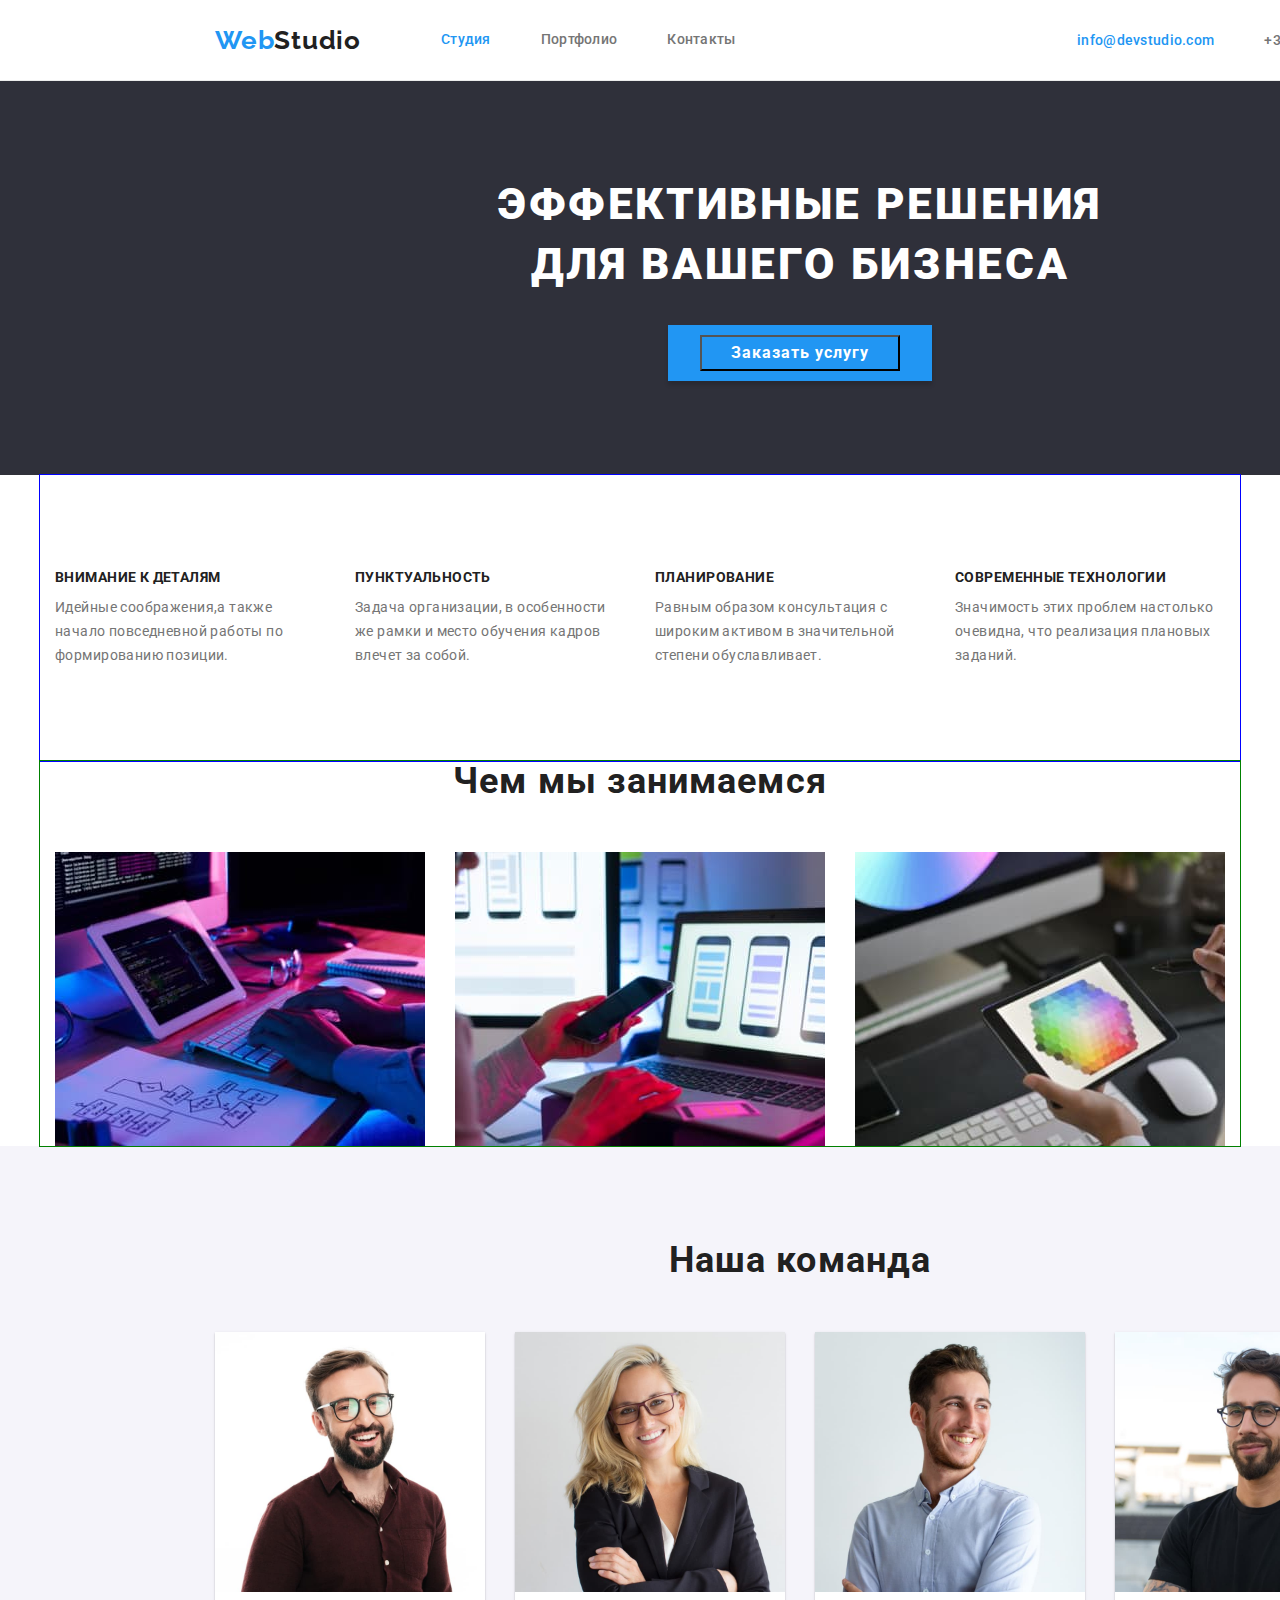
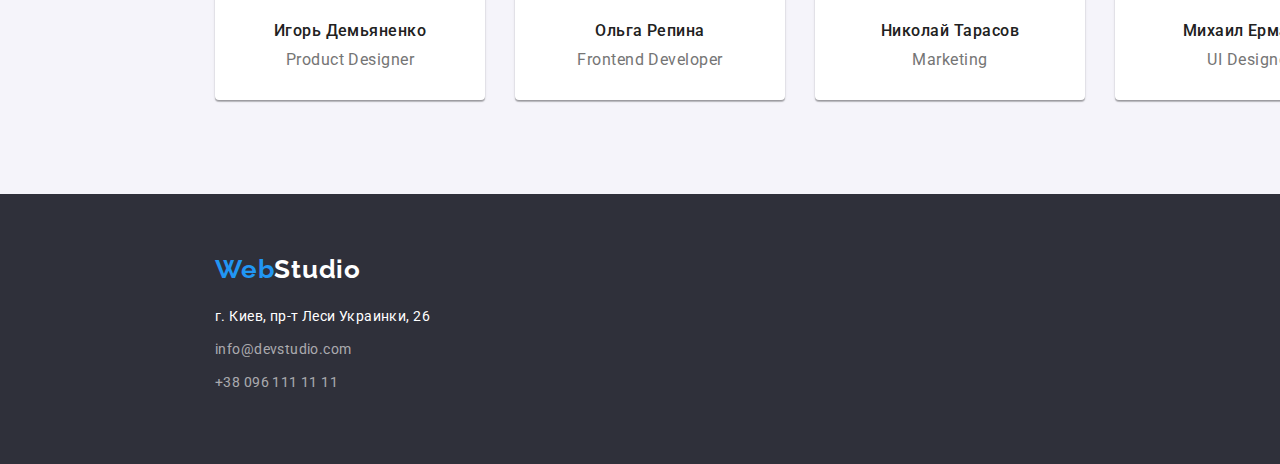
==== index.html @ 5f59180a "files added" ====
<!DOCTYPE html>
<html lang="ru">

<head>
    <meta charset="UTF-8">
    <meta http-equiv="X-UA-Compatible" content="IE=edge">
    <meta name="viewport" content="width=device-width, initial-scale=1.0">
    <title>Document</title>
    <link rel="preconnect" href="https://fonts.googleapis.com">
    <link rel="preconnect" href="https://fonts.gstatic.com" crossorigin>
    <link
        href="https://fonts.googleapis.com/css2?family=Oleo+Script&family=Raleway:wght@700&family=Roboto:wght@400;500;700;900&display=swap"
        rel="stylesheet">
    <link rel="stylesheet"
        href="https://cdnjs.cloudflare.com/ajax/libs/modern-normalize/1.1.0/modern-normalize.min.css">
    <link rel="stylesheet" href="css/styles.css">

</head>

<body>
    <!--Шапка-->
    <header class="header">
        <div class="container main-nav">
            <a class="header-logo" href="index.html"><span class="web">Web</span>Studio</a>
            <nav class="header-nav">
                <ul class="header-list">
                    <li class="item"><a class="link current" href="./index.html">Студия</a>
                    </li>
                    <li class="item"><a class="link" href="./portfolio.html">Портфолио</a>
                    </li>
                    <li class="item"><a class="link" href="/">Контакты</a>
                    </li>
                </ul>
            </nav>
            <ul class="header-right">
                <li class="contact"><a class="header-mail current"
                        href="mailto:info@devstudio.com">info@devstudio.com</a>
                </li>
                <li class="contact"><a class="header-tel" href="+380961111111">+38 096 111 11 11</a>
                </li>
            </ul>
        </div>
    </header>
    <main>
        <!--Герой-->
        <section class="hero section">
            <h1 class="hero-title">Эффективные решения<br>для вашего бизнеса</h1>
            <div class="button-hero">
                <button type="button" class="button-text current">Заказать услугу</button>
            </div>
        </section>

        <!--Features section-->
        <!-- <features class="features"> -->
        <div class="features container">
            <ul class=" features-list">
                <li class="features-item">
                    <h3 class="features-title">Внимание к деталям</h3>
                    <p class="features-text">Идейные соображения,а также начало повседневной работы по
                        формированию позиции.
                    </p>
                </li>
                <li class="features-item">
                    <h3 class="features-title">Пунктуальность</h3>
                    <p class="features-text">Задача организации, в особенности же рамки и место обучения кадров
                        влечет
                        за собой.
                    </p>
                </li>
                <li class="features-item">
                    <h3 class="features-title">Планирование</h3>
                    <p class="features-text">Равным образом консультация с широким активом в значительной
                        степени обуславливает.
                    </p>
                </li>
                <li class="features-item">
                    <h3 class="features-title">Современные технологии</h3>
                    <p class="features-text">Значимость этих проблем настолько очевидна, что реализация плановых
                        заданий.
                    </p>
                </li>
            </ul>
        </div>
        <!-- </features> -->


        <!--Специфика услуг картинки-->
        <div class="cards container">
            <h2 class="cards-title">Чем мы занимаемся</h2>
            <ul class="cards-list">
                <li class="cards-item"><img src="./images/box1.jpg" alt="руки печатают" width="370"></li>
                <li class="cards-item"><img src="./images/box2.jpg" alt="мобильний в руке" width="370"></li>
                <li class="cards-item"><img src="./images/box3.jpg" alt="планшет в руке" width="370"></li>
            </ul>
        </div>
        <!--Команда компании-->
        <section class="company section">
            <h2 class="team-title">Наша команда</h2>
            <div class="team container">
                <ul class="team-list">
                    <li class="member">
                        <img src="./images/img3.jpg" alt="команда компании3" width="270">
                        <h3 class="team-member">Игорь Демьяненко</h3>
                        <p lang="en" class="team-text">Product Designer</p>
                    </li>
                    <li class="member">
                        <img src="./images/img2.jpg" alt="команда компании2" width="270">
                        <h3 class="team-member">Ольга Репина</h3>
                        <p lang="en" class="team-text">Frontend Developer</p>
                    </li>
                    <li class="member">
                        <img src="./images/img1.jpg" alt="команда компании1" width="270">
                        <h3 class="team-member">Николай Тарасов</h3>
                        <p lang="en" class="team-text">Marketing</p>
                    </li>
                    <li class="member">
                        <img src="./images/img.jpg" alt="команда компании" width="270">
                        <h3 class="team-member">Михаил Ермаков</h3>
                        <p lang="en" class="team-text">UI Designer</p>
                    </li>
                </ul>
            </div>
        </section>
    </main>
    <!--Контакты-->
    <section class="footer">
        <div class="container">
            <div class="footer-logo">
                <a class="logo" href="/"> <span class="web">Web</span><span class="studio">Studio</span></a>
            </div>
            <div class="footer-contacts">
                <address class="contacts-address">г. Киев, пр-т Леси Украинки, 26</address>
                <ul class="footer-list">
                    <li class="footer-item"><a class="contacts-mail"
                            href="mailto:info@devstudio.com">info@devstudio.com</a>
                    </li>
                    <li class="footer-item"><a class="contacts-tel" href="tel:+380961111111">+38 096 111 11 11</a></li>
                </ul>
            </div>
        </div>
    </section>
</body>

</html>
---- css/styles.css ----
second fill color #F5F4FA */
hero, footer fill color #2F303A
font Roboto 400,500,700,900 
font Raleway 700
font-family: 'Raleway', sans-serif
   'Roboto', sans-serif;
:root {
  --main-title-color: #ffffff;
  --secondary-title-color: #212121;
  --main-text-color: #757575;
  --accent-color: #2196f3;
  --projects-list-gap: 30px;
  --team-list-gap: 30px;
  --team-shadow: #757575;
  --box-shadow: 0px 1px 3px rgba(0, 0, 0, 0.12), 0px 1px 1px rgba(0, 0, 0, 0.14),
    0px 2px 1px rgba(0, 0, 0, 0.2);
}
body {
  color: #757575;
  font-family: 'Roboto', sans-serif;
  background-color: #ffffff;
  margin: 0;
}
ul {
  margin-top: 0;
  margin-bottom: 0;
  padding-left: 0;
  list-style: none;
}
.list {
  list-style: none;
  margin: 0;
  padding: 0;
}
a {
  text-decoration: none;
}

p,
h1,
h2,
h3,
h4,
h5,
h6,
ul {
  margin-top: 0;
  margin-bottom: 0;
}
img {
  display: block;
  max-width: 100%;
  height: auto;
}
.section {
  width: 1600px;
  padding-top: 94px;
  padding-bottom: 94px;
}
.button {
  display: inline-block;
  padding: 11px 30px;
  min-width: 100px;
}
.container {
  width: 1200px;
  padding-left: 15px;
  padding-right: 15px;

  margin-left: auto;
  margin-right: auto;
}

/* Header */
.header {
  width: 1600px;
  border-bottom: 1px solid #ececec;
  padding-left: 15px;
  padding-right: 15px;
}
.main-nav {
  display: flex;
  align-items: center;

  margin-left: auto;
  margin-right: auto;
}
.header-list {
  display: flex;
  margin-left: 80px;
}
.header-list .link {
  display: block;
  padding-top: 32px;
  padding-bottom: 32px;
}
.header-list .item + .item {
  margin-left: 50px;
}
.header-right {
  display: flex;
  margin-left: auto;
}
.header-right .contact + .contact {
  margin-left: 50px;
}
.header-right .header-mail.current {
  color: #2196f3;
}
.header-mail {
  font-weight: 500;
  font-size: 14px;
  line-height: 1.14;
  letter-spacing: 0.02em;
  color: #757575;
}
.header-tel {
  font-weight: 500;
  font-size: 14px;
  line-height: 1.14;
  letter-spacing: 0.02em;
  color: #757575;
}
.header-right .contact {
  display: block;
}
.header-list .link.current {
  color: #2196f3;
}
.header-list .link:hover,
.header-list .link:focus {
  color: #2196f3;
}
.header-tel:hover,
.header-tel:focus {
  color: #2196f3;
}
.header-mail:hover,
.header-mail:focus {
  color: #2196f3;
}

.link {
  font-weight: 500;
  font-size: 14px;
  line-height: 1.14;
  letter-spacing: 0.02em;
  color: #212121;
}
/* Webstudio logo */
.header-logo {
  font-family: 'Raleway', sans-serif;
  font-weight: 700;
  font-size: 26px;
  line-height: 1.19;
  /* identical to box height */
  letter-spacing: 0.03em;
  color: #212121;
}
.web {
  font-family: 'Raleway', sans-serif;
  font-weight: 700;
  font-size: 26px;
  line-height: 1.19;
  letter-spacing: 0.03em;
  color: #2196f3;
}
/* Footer Studio logo*/
.studio {
  font-family: 'Raleway', sans-serif;
  font-weight: 700;
  font-size: 26px;
  line-height: 1.19;
  /* identical to box height */
  letter-spacing: 0.03em;
  color: #ffffff;
  padding-top: 60px;
}
/* Hero */
.hero {
  width: 1600px;
  padding-left: 15px;
  padding-right: 15px;
  

  text-align: center;
  background-color: #2f303a;
}
.hero-title {
  font-weight: 900;
  font-size: 44px;
  line-height: 1.36;
  letter-spacing: 0.06em;
  text-transform: uppercase;
  color: #ffffff;

  margin-top: 0;
  margin-bottom: 30px;
}
.button-hero .button-text.current {
  min-width: 200px;
  background-color: #2196f3;
  color: #ffffff;

  align-items: center;
  /* padding: 10px 32px; */
  text-align: center;
  font-weight: 700;
  font-size: 16px;
  line-height: 1.87;
  letter-spacing: 0.06em;
}

.button-hero {
  font-family: Roboto;
  font-style: normal;
  font-weight: bold;
  font-size: 16px;
  line-height: 1.87;

  letter-spacing: 0.06em;
  color: #ffffff;
  background: #2196f3;
  box-shadow: 0px 4px 4px rgba(0, 0, 0, 0.15);

  min-width: 200px;
  padding: 10px 32px;
  display: inline-block;
  align-items: center;
  text-align: center;
}

.button-hero:hover,
.button-hero:focus {
  min-width: 200px;
  padding: 10px 32px;
  font-weight: bold;
  letter-spacing: 0.06em;

  color: #ffffff;
  background: #188ce8;
  box-shadow: 0px 4px 4px rgba(0, 0, 0, 0.15);
  border-radius: 4px;
}

/* Features */

.features {
  width: 1200px;
  padding-left: 15px;
  padding-right: 15px;

  margin-left: auto;
  margin-right: auto;
  padding-bottom: 94px;
  padding-top: 94px;
  outline: 1px solid blue;
}

.features-list {
  display: flex;
  justify-content: space-between;
}
.features-list > .features-item {
  width: 270px;
}
.features-list > .features-item:not(:last-child) {
  padding: 0;
  margin-right: 30px;
 }
.features-title {
  font-family: Roboto;
  font-style: normal;
  font-weight: bold;
  font-size: 14px;
  line-height: 16px;
  letter-spacing: 0.03em;
  text-transform: uppercase;
  color: #212121;

  margin-bottom: 10px;
}
.features-text {
  font-family: Roboto;
  font-style: normal;
  font-weight: normal;
  font-size: 14px;
  line-height: 24px;
  letter-spacing: 0.03em;
  
  color: #757575;
}
/*Чем мы занимаемся */
.cards {
  width: 1200px;
  padding-left: 15px;
  padding-right: 15px;

  margin-left: auto;
  margin-right: auto;
  outline: 1px solid green;
}
.cards-title {
  padding-top: 0;
  padding-bottom: 50px;
  font-weight: 700;
  font-size: 36px;
  line-height: 1.16;
  text-align: center;
  letter-spacing: 0.03em;
  color: #212121;
}
.cards-list {
  display: flex;
}
.cards-item:not(:last-child) {
  margin-right: 30px;
}
/* Team section */
.link {
  color: #757575;
}
.company {
  background-color: #F5F4FA;
}
.team-title {
  padding-top: 0;
  padding-bottom: 50px;
  font-weight: 700;
  font-size: 36px;
  line-height: 1.16;
  text-align: center;
  letter-spacing: 0.03em;
  color: #212121;
}
.team .container {
  width: 1200px;
  padding-left: 15px;
  padding-right: 15px;

  margin-left: auto;
  margin-right: auto;
}
.team-list {
  display: flex;
  flex-wrap: wrap;

  margin-left: -30px;
  margin-top: -30px;
  
}
.team-list .member {
  flex-basis:calc((100% - 4 * 30px) / 4);
  margin-left: 30px;
  margin-top: 30px;
  
 }
.member .team-member {
  text-align: center;
}
.team-text {
  text-align: center;
  margin-bottom: 30px;
}
.team-member{
  margin-top: 30px;
  margin-bottom: 10px;
}
.team-member {
  font-weight: 500;
  font-size: 16px;
  line-height: 1.18;
  /* text-align: center; */
  letter-spacing: 0.03em;
  color: #212121;
}
.team-text {
  font-weight: 400;
  font-size: 16px;
  line-height: 1.18;
  /* text-align: center; */
  letter-spacing: 0.03em;
  color: #757575;
}
.team-list > .member {
  background: #ffffff;
  /* material shadow v1 */
  box-shadow: 0px 1px 3px rgba(0, 0, 0, 0.12), 0px 1px 1px rgba(0, 0, 0, 0.14),
    0px 2px 1px rgba(0, 0, 0, 0.2);
  border-radius: 0px 0px 4px 4px;
}

/* Footer Contacts */
.footer {
  width: 1600px;
  padding-left: 15px;
  padding-right: 15px;
  background-color: #2f303a;
}
.footer.container {
  width: 1200px;
  padding-right: 15px;
  padding-left: 15px;

  margin-right: auto;
  margin-left: auto;
}
.footer-logo {
  padding-top: 60px;
  padding-bottom: 20px;
}
.footer-contacts {
  width: 231px;
  padding-bottom: 60px;
}
.footer-list .footer-item {
  display: block;
  padding-bottom: 9px;
}
.contacts-address {
  font-style: normal;
  font-weight: 400;
  font-size: 14px;
  line-height: 1.71;
  letter-spacing: 0.03em;
  color: #ffffff;
  padding-bottom: 9px;
}

.contacts-mail {
  font-weight: 400;
  font-size: 14px;
  line-height: 1.71;
  letter-spacing: 0.03em;
  color: rgba(255, 255, 255, 0.6);
}
.contacts-tel {
  font-weight: 400;
  font-size: 14px;
  line-height: 1.71;
  letter-spacing: 0.03em;
  color: rgba(255, 255, 255, 0.6);
}
.contacts-tel:hover,
.contacts-tel:focus {
  color: #2196f3;
}
.contacts-mail:hover,
.contacts-mail:focus {
  color: #2196f3;
}
/* Portfolio page */
.menu .container {
  padding-bottom: 34px;
}
.container .projects-list {
  width: 1170px;
  padding-right: 15px;
  padding-left: 15px;

  margin-left: auto;
  margin-right: auto;
  
}
.card-content {
  padding: 15px;
  /* outline: 1px solid blue; */
}
.projects-text {
  margin-top: 10px;
}

.menu-list .button {
  border-style: none;
}
.menu-list {
  display: flex;
  justify-content: center;
  margin-left: auto;
  margin-top: 0;
  padding-bottom: 50px;
}
.menu-list .site-link:not(:last-child) {
  margin-right: 8px;
}
.button {
  font-weight: 500;
  font-size: 16px;
  line-height: 1.62;

  text-align: center;
  letter-spacing: 0.03em;
  color: #212121;
}

.button {
  background-color: #f5f4fa;
  cursor: pointer;
}

.button:hover,
.button:focus {
  color: #ffffff;
  background-color: #2196f3;
}
.projects-list {
  padding: 0;
  margin: 0;

  display: flex;
  flex-wrap: wrap;

  margin-left: -30px; 
  margin-top: -30px;
}
.projects-list > .items {
  flex-basis: calc((100% - 3 * 30px) / 3 );

  margin-left: 30px;
  margin-top: 30px;
}

.projects-title {
  font-weight: 700;
  font-size: 18px;
  line-height: 2;

  letter-spacing: 0.06em;
  color: #212121;
}
.projects-text {
  font-weight: 400;
  font-size: 16px;
  line-height: 1.87;

  letter-spacing: 0.03em;
  color: #757575;
}
.projects-list > .items {
  background: #ffffff;
  border: 1px solid #eeeeee;
  box-sizing: border-box;
}
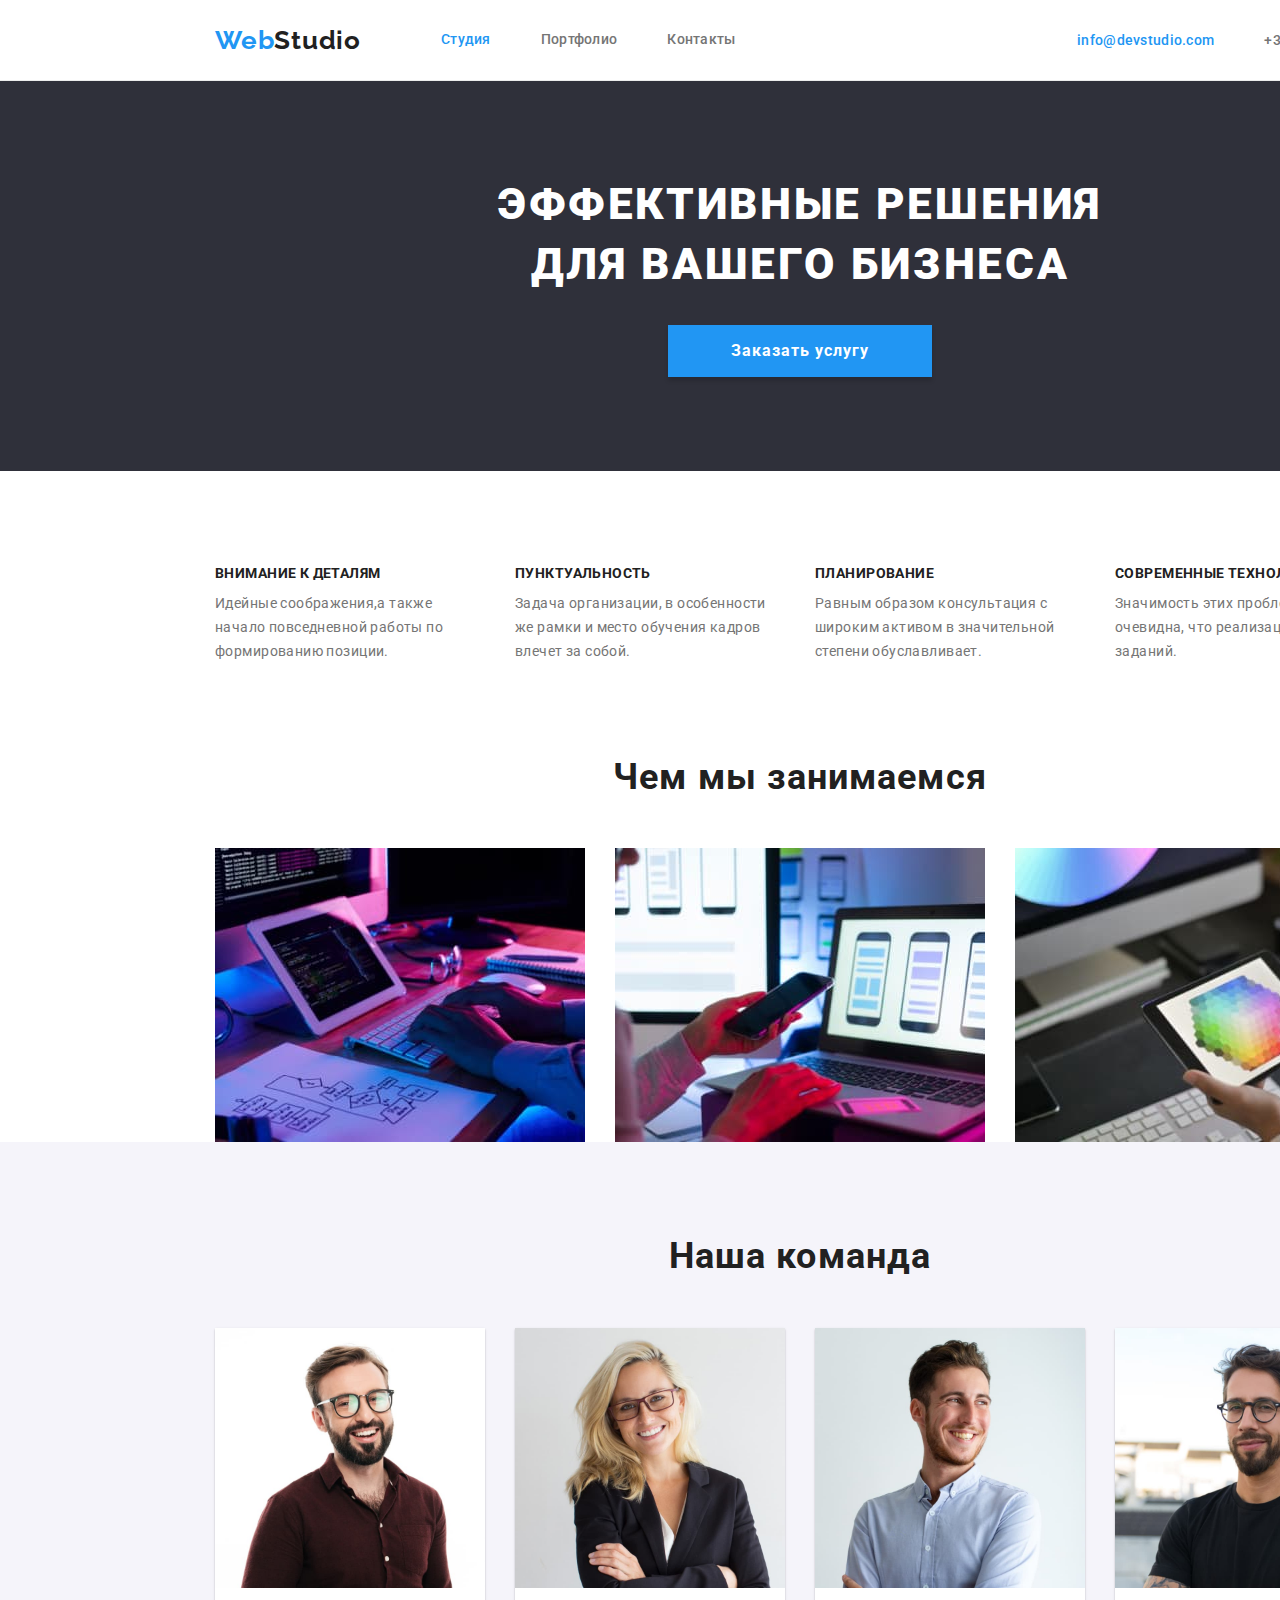
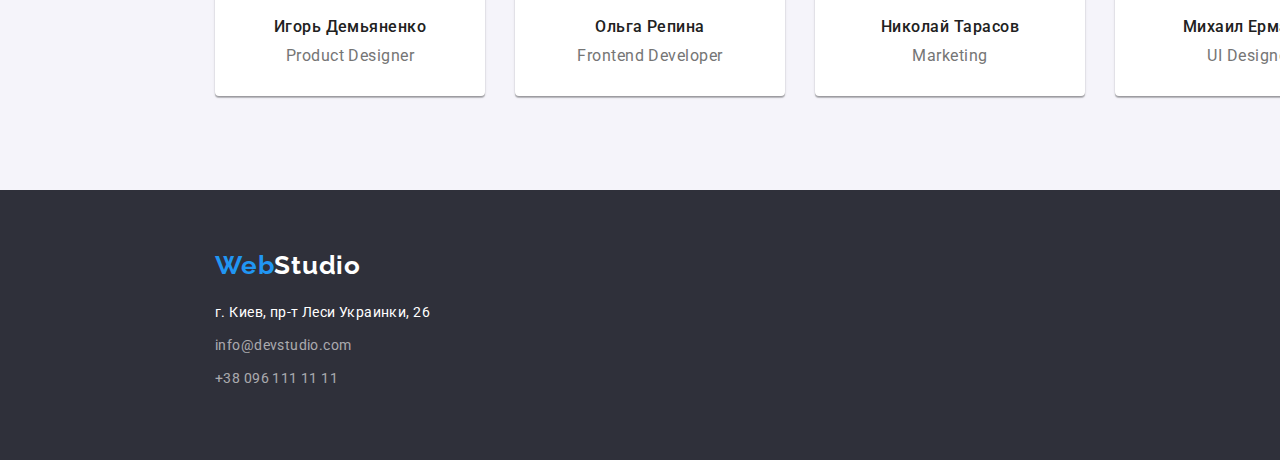
==== commit bba86605: "some files were changed" ====
--- a/index.html
+++ b/index.html
@@ -19,7 +19,7 @@
 
 <body>
     <!--Шапка-->
-    <header class="header">
+    <header class="page-header">
         <div class="container main-nav">
             <a class="header-logo" href="index.html"><span class="web">Web</span>Studio</a>
             <nav class="header-nav">
@@ -85,6 +85,7 @@
 
 
         <!--Специфика услуг картинки-->
+
         <div class="cards container">
             <h2 class="cards-title">Чем мы занимаемся</h2>
             <ul class="cards-list">
@@ -92,6 +93,7 @@
                 <li class="cards-item"><img src="./images/box2.jpg" alt="мобильний в руке" width="370"></li>
                 <li class="cards-item"><img src="./images/box3.jpg" alt="планшет в руке" width="370"></li>
             </ul>
+
         </div>
         <!--Команда компании-->
         <section class="company section">
@@ -123,7 +125,7 @@
         </section>
     </main>
     <!--Контакты-->
-    <section class="footer">
+    <footer class="footer">
         <div class="container">
             <div class="footer-logo">
                 <a class="logo" href="/"> <span class="web">Web</span><span class="studio">Studio</span></a>
@@ -138,7 +140,7 @@
                 </ul>
             </div>
         </div>
-    </section>
+    </footer>
 </body>
 
 </html>--- a/css/styles.css
+++ b/css/styles.css
@@ -72,16 +72,21 @@
 }
 
 /* Header */
-.header {
+.page-header {
   width: 1600px;
   border-bottom: 1px solid #ececec;
   padding-left: 15px;
   padding-right: 15px;
-}
-.main-nav {
+
+}
+.container.main-nav {
+  width: 1200px;
   display: flex;
   align-items: center;
 
+  padding-left: 15px;
+  padding-right: 15px;
+  
   margin-left: auto;
   margin-right: auto;
 }
@@ -121,9 +126,9 @@
   letter-spacing: 0.02em;
   color: #757575;
 }
-.header-right .contact {
-  display: block;
-}
+/* .header-right .contact { */
+  /* display: block; */
+/* } */
 .header-list .link.current {
   color: #2196f3;
 }
@@ -174,7 +179,8 @@
   /* identical to box height */
   letter-spacing: 0.03em;
   color: #ffffff;
-  padding-top: 60px;
+  /* padding-top: 60px; */
+  /* padding-bottom: 20px; */
 }
 /* Hero */
 .hero {
@@ -182,7 +188,6 @@
   padding-left: 15px;
   padding-right: 15px;
   
-
   text-align: center;
   background-color: #2f303a;
 }
@@ -201,9 +206,9 @@
   min-width: 200px;
   background-color: #2196f3;
   color: #ffffff;
+  border: none;
 
   align-items: center;
-  /* padding: 10px 32px; */
   text-align: center;
   font-weight: 700;
   font-size: 16px;
@@ -250,13 +255,12 @@
   padding-left: 15px;
   padding-right: 15px;
 
-  margin-left: auto;
-  margin-right: auto;
+  margin-left: 200px;
+  margin-right: 200px;
+
   padding-bottom: 94px;
   padding-top: 94px;
-  outline: 1px solid blue;
-}
-
+}
 .features-list {
   display: flex;
   justify-content: space-between;
@@ -296,9 +300,8 @@
   padding-left: 15px;
   padding-right: 15px;
 
-  margin-left: auto;
-  margin-right: auto;
-  outline: 1px solid green;
+  margin-left: 200px;
+  margin-right: 200px;
 }
 .cards-title {
   padding-top: 0;
@@ -406,11 +409,12 @@
   margin-left: auto;
 }
 .footer-logo {
+  width: 145px;
   padding-top: 60px;
   padding-bottom: 20px;
 }
 .footer-contacts {
-  width: 231px;
+  min-width: 231px;
   padding-bottom: 60px;
 }
 .footer-list .footer-item {
@@ -450,24 +454,14 @@
   color: #2196f3;
 }
 /* Portfolio page */
-.menu .container {
-  padding-bottom: 34px;
-}
-.container .projects-list {
-  width: 1170px;
-  padding-right: 15px;
-  padding-left: 15px;
-
-  margin-left: auto;
-  margin-right: auto;
-  
-}
-.card-content {
-  padding: 15px;
-  /* outline: 1px solid blue; */
-}
-.projects-text {
-  margin-top: 10px;
+.menu {
+  width: 1200px;
+  padding-right: 15px;
+  padding-left: 15px;
+
+  margin-left: 200px;
+  margin-right: 200px;
+  
 }
 
 .menu-list .button {
@@ -476,9 +470,10 @@
 .menu-list {
   display: flex;
   justify-content: center;
-  margin-left: auto;
-  margin-top: 0;
-  padding-bottom: 50px;
+
+  padding-bottom: 34px;
+  padding-top: 94px;
+
 }
 .menu-list .site-link:not(:last-child) {
   margin-right: 8px;
@@ -491,11 +486,13 @@
   text-align: center;
   letter-spacing: 0.03em;
   color: #212121;
+  border-radius: 4px;
 }
 
 .button {
+  cursor: pointer;
   background-color: #f5f4fa;
-  cursor: pointer;
+
 }
 
 .button:hover,
@@ -504,22 +501,23 @@
   background-color: #2196f3;
 }
 .projects-list {
-  padding: 0;
-  margin: 0;
-
   display: flex;
   flex-wrap: wrap;
-
-  margin-left: -30px; 
+  padding-bottom: 94px;
+
+  margin-right: -30px; 
   margin-top: -30px;
 }
 .projects-list > .items {
-  flex-basis: calc((100% - 3 * 30px) / 3 );
-
-  margin-left: 30px;
+  flex-basis: calc(100% / 3 - 30px);
+
+  margin-right: 30px;
   margin-top: 30px;
 }
-
+.card-content {
+  min-width: 322px;
+  padding: 20px 24px;
+}
 .projects-title {
   font-weight: 700;
   font-size: 18px;
@@ -527,6 +525,7 @@
 
   letter-spacing: 0.06em;
   color: #212121;
+  margin-bottom: 10px;
 }
 .projects-text {
   font-weight: 400;
@@ -540,4 +539,5 @@
   background: #ffffff;
   border: 1px solid #eeeeee;
   box-sizing: border-box;
-}
+  
+}
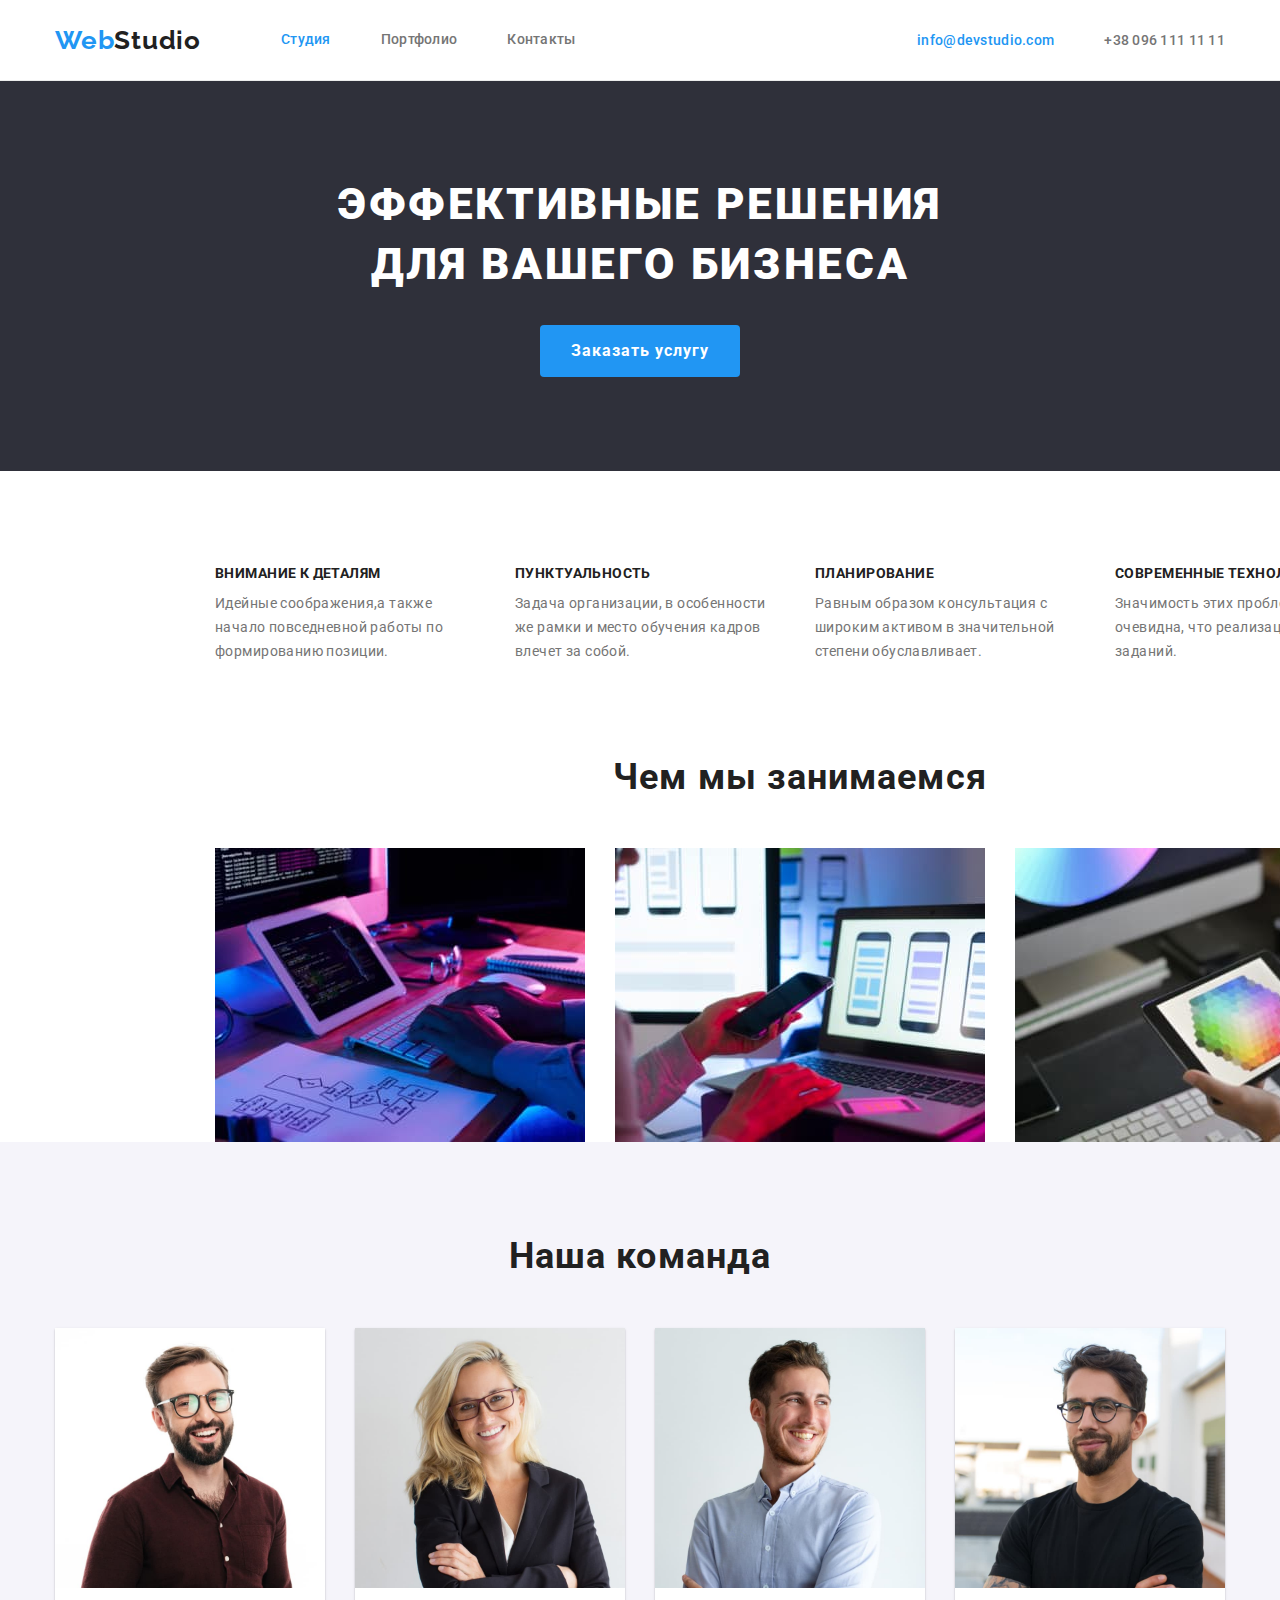
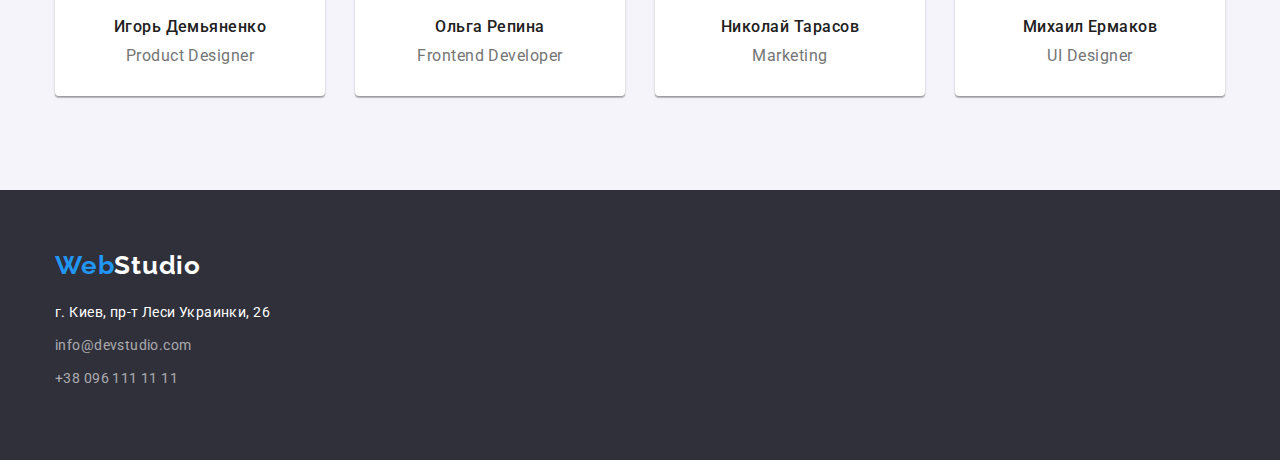
==== commit 000ae982: "some correction were made" ====
--- a/index.html
+++ b/index.html
@@ -44,9 +44,9 @@
     <main>
         <!--Герой-->
         <section class="hero section">
-            <h1 class="hero-title">Эффективные решения<br>для вашего бизнеса</h1>
-            <div class="button-hero">
-                <button type="button" class="button-text current">Заказать услугу</button>
+            <div class="hero container">
+                <h1 class="hero-title">Эффективные решения<br>для вашего бизнеса</h1>
+                <button type="button" class="button button-text current">Заказать услугу</button>
             </div>
         </section>
 
--- a/css/styles.css
+++ b/css/styles.css
@@ -53,7 +53,6 @@
   height: auto;
 }
 .section {
-  width: 1600px;
   padding-top: 94px;
   padding-bottom: 94px;
 }
@@ -73,11 +72,7 @@
 
 /* Header */
 .page-header {
-  width: 1600px;
   border-bottom: 1px solid #ececec;
-  padding-left: 15px;
-  padding-right: 15px;
-
 }
 .container.main-nav {
   width: 1200px;
@@ -90,9 +85,11 @@
   margin-left: auto;
   margin-right: auto;
 }
+.header-nav {
+  margin-left: 80px;
+}
 .header-list {
   display: flex;
-  margin-left: 80px;
 }
 .header-list .link {
   display: block;
@@ -184,10 +181,6 @@
 }
 /* Hero */
 .hero {
-  width: 1600px;
-  padding-left: 15px;
-  padding-right: 15px;
-  
   text-align: center;
   background-color: #2f303a;
 }
@@ -202,7 +195,7 @@
   margin-top: 0;
   margin-bottom: 30px;
 }
-.button-hero .button-text.current {
+.button-text.current {
   min-width: 200px;
   background-color: #2196f3;
   color: #ffffff;
@@ -216,27 +209,48 @@
   letter-spacing: 0.06em;
 }
 
-.button-hero {
-  font-family: Roboto;
-  font-style: normal;
-  font-weight: bold;
-  font-size: 16px;
-  line-height: 1.87;
-
-  letter-spacing: 0.06em;
-  color: #ffffff;
-  background: #2196f3;
-  box-shadow: 0px 4px 4px rgba(0, 0, 0, 0.15);
-
-  min-width: 200px;
-  padding: 10px 32px;
-  display: inline-block;
-  align-items: center;
-  text-align: center;
-}
-
-.button-hero:hover,
-.button-hero:focus {
+.button {
+  font family: 'Roboto';
+  font style: bold;
+  font size: 16px;
+  line height: 30px;
+  line height: 160%;
+  align: center;
+  vertical align: center;
+  letter spacing: 6%;
+  fill: solid;
+  color: #FFFFFF;
+}
+
+
+
+
+
+
+
+
+
+
+/* font-family: Roboto; */
+  /* font-style: normal; */
+  /* font-weight: bold; */
+  /* font-size: 16px; */
+  /* line-height: 1.87; */
+
+  /* letter-spacing: 0.06em; */
+  /* color: #ffffff; */
+  /* background: #2196f3; */
+  /* box-shadow: 0px 4px 4px rgba(0, 0, 0, 0.15); */
+
+  /* min-width: 200px; */
+  /* padding: 10px 32px; */
+  /* display: inline-block; */
+  /* align-items: center; */
+  /* text-align: center; */
+/* } */
+
+.button:hover,
+.button:focus {
   min-width: 200px;
   padding: 10px 32px;
   font-weight: bold;
@@ -395,7 +409,6 @@
 
 /* Footer Contacts */
 .footer {
-  width: 1600px;
   padding-left: 15px;
   padding-right: 15px;
   background-color: #2f303a;
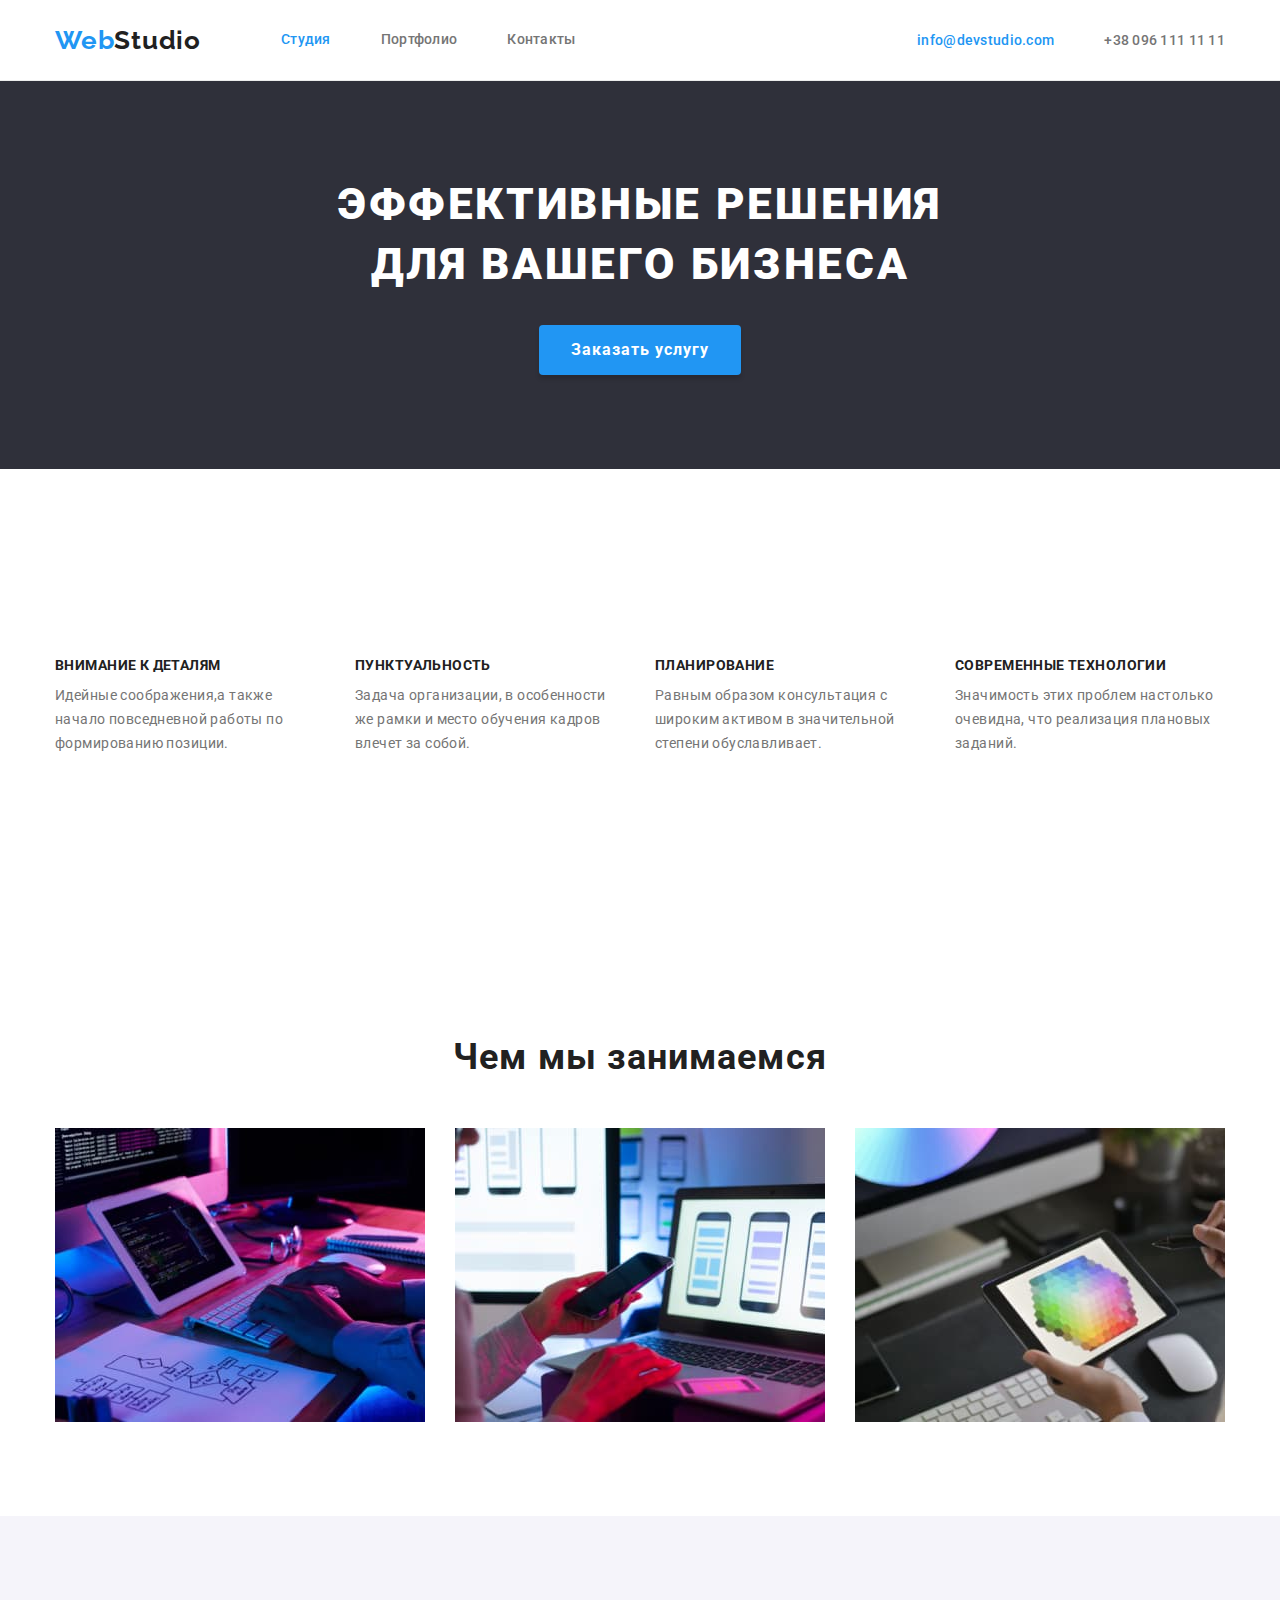
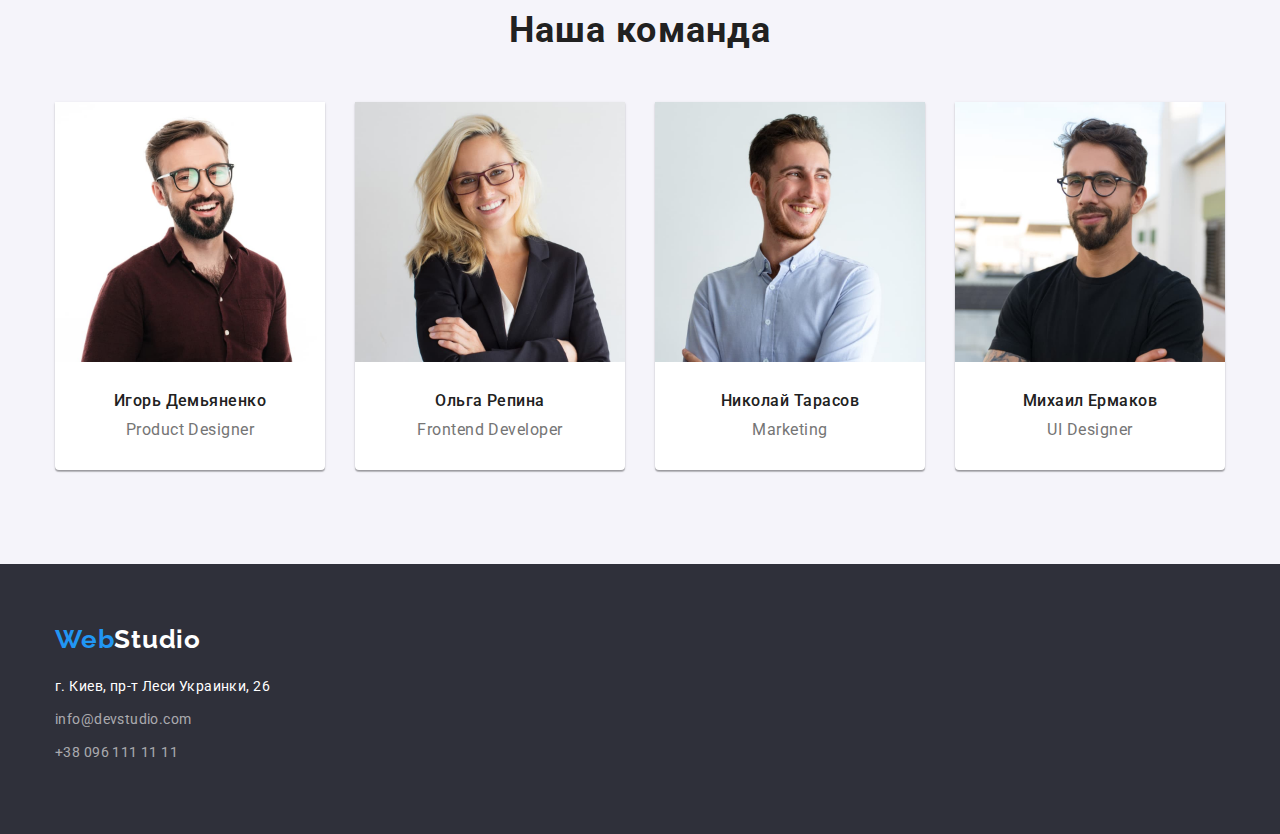
==== commit 0eb3d61e: "several sections were added" ====
--- a/index.html
+++ b/index.html
@@ -46,55 +46,53 @@
         <section class="hero section">
             <div class="hero container">
                 <h1 class="hero-title">Эффективные решения<br>для вашего бизнеса</h1>
-                <button type="button" class="button button-text current">Заказать услугу</button>
+                <button type="button" class="hero button-text current">Заказать услугу</button>
             </div>
         </section>
 
-        <!--Features section-->
-        <!-- <features class="features"> -->
-        <div class="features container">
-            <ul class=" features-list">
-                <li class="features-item">
-                    <h3 class="features-title">Внимание к деталям</h3>
-                    <p class="features-text">Идейные соображения,а также начало повседневной работы по
-                        формированию позиции.
-                    </p>
-                </li>
-                <li class="features-item">
-                    <h3 class="features-title">Пунктуальность</h3>
-                    <p class="features-text">Задача организации, в особенности же рамки и место обучения кадров
-                        влечет
-                        за собой.
-                    </p>
-                </li>
-                <li class="features-item">
-                    <h3 class="features-title">Планирование</h3>
-                    <p class="features-text">Равным образом консультация с широким активом в значительной
-                        степени обуславливает.
-                    </p>
-                </li>
-                <li class="features-item">
-                    <h3 class="features-title">Современные технологии</h3>
-                    <p class="features-text">Значимость этих проблем настолько очевидна, что реализация плановых
-                        заданий.
-                    </p>
-                </li>
-            </ul>
-        </div>
-        <!-- </features> -->
-
-
-        <!--Специфика услуг картинки-->
-
-        <div class="cards container">
-            <h2 class="cards-title">Чем мы занимаемся</h2>
-            <ul class="cards-list">
-                <li class="cards-item"><img src="./images/box1.jpg" alt="руки печатают" width="370"></li>
-                <li class="cards-item"><img src="./images/box2.jpg" alt="мобильний в руке" width="370"></li>
-                <li class="cards-item"><img src="./images/box3.jpg" alt="планшет в руке" width="370"></li>
-            </ul>
-
-        </div>
+        <!-- Специфика услуг-->
+        <section class="features section">
+            <div class="features container">
+                <ul class=" features-list">
+                    <li class="features-item">
+                        <h3 class="features-title">Внимание к деталям</h3>
+                        <p class="features-text">Идейные соображения,а также начало повседневной работы по
+                            формированию позиции.
+                        </p>
+                    </li>
+                    <li class="features-item">
+                        <h3 class="features-title">Пунктуальность</h3>
+                        <p class="features-text">Задача организации, в особенности же рамки и место обучения кадров
+                            влечет
+                            за собой.
+                        </p>
+                    </li>
+                    <li class="features-item">
+                        <h3 class="features-title">Планирование</h3>
+                        <p class="features-text">Равным образом консультация с широким активом в значительной
+                            степени обуславливает.
+                        </p>
+                    </li>
+                    <li class="features-item">
+                        <h3 class="features-title">Современные технологии</h3>
+                        <p class="features-text">Значимость этих проблем настолько очевидна, что реализация плановых
+                            заданий.
+                        </p>
+                    </li>
+                </ul>
+            </div>
+        </section>
+        <!--картинки-->
+        <section class="cards section">
+            <div class="cards container">
+                <h2 class="cards-title">Чем мы занимаемся</h2>
+                <ul class="cards-list">
+                    <li class="cards-item"><img src="./images/box1.jpg" alt="руки печатают" width="370"></li>
+                    <li class="cards-item"><img src="./images/box2.jpg" alt="мобильний в руке" width="370"></li>
+                    <li class="cards-item"><img src="./images/box3.jpg" alt="планшет в руке" width="370"></li>
+                </ul>
+            </div>
+        </section>
         <!--Команда компании-->
         <section class="company section">
             <h2 class="team-title">Наша команда</h2>
--- a/css/styles.css
+++ b/css/styles.css
@@ -60,6 +60,7 @@
   display: inline-block;
   padding: 11px 30px;
   min-width: 100px;
+  border: none;
 }
 .container {
   width: 1200px;
@@ -179,7 +180,7 @@
   /* padding-top: 60px; */
   /* padding-bottom: 20px; */
 }
-/* Hero */
+/* Hero section */
 .hero {
   text-align: center;
   background-color: #2f303a;
@@ -197,10 +198,12 @@
 }
 .button-text.current {
   min-width: 200px;
+  height: 50px;
   background-color: #2196f3;
   color: #ffffff;
+  border-radius: 4px;
   border: none;
-
+  
   align-items: center;
   text-align: center;
   font-weight: 700;
@@ -208,70 +211,41 @@
   line-height: 1.87;
   letter-spacing: 0.06em;
 }
-
-.button {
-  font family: 'Roboto';
-  font style: bold;
-  font size: 16px;
-  line height: 30px;
-  line height: 160%;
-  align: center;
-  vertical align: center;
-  letter spacing: 6%;
-  fill: solid;
-  color: #FFFFFF;
-}
-
-
-
-
-
-
-
-
-
-
-/* font-family: Roboto; */
-  /* font-style: normal; */
-  /* font-weight: bold; */
-  /* font-size: 16px; */
-  /* line-height: 1.87; */
-
-  /* letter-spacing: 0.06em; */
-  /* color: #ffffff; */
-  /* background: #2196f3; */
-  /* box-shadow: 0px 4px 4px rgba(0, 0, 0, 0.15); */
-
-  /* min-width: 200px; */
-  /* padding: 10px 32px; */
-  /* display: inline-block; */
-  /* align-items: center; */
-  /* text-align: center; */
-/* } */
-
-.button:hover,
-.button:focus {
+.button-text {
+  font-family: Roboto;
+  font-style: normal;
+  font-weight: bold;
+  font-size: 16px;
+  line-height: 1.87;
+
+  letter-spacing: 0.06em;
+  color: #ffffff;
+  background: #2196f3;
+  box-shadow: 0px 4px 4px rgba(0, 0, 0, 0.15);
+
+  min-width: 200px;
+  padding: 10px 32px;
+  display: inline-block;
+  align-items: center;
+  text-align: center;
+}
+
+.button-text:hover,
+.button-text:focus {
   min-width: 200px;
   padding: 10px 32px;
   font-weight: bold;
   letter-spacing: 0.06em;
-
+  cursor: pointer;
   color: #ffffff;
   background: #188ce8;
   box-shadow: 0px 4px 4px rgba(0, 0, 0, 0.15);
   border-radius: 4px;
 }
 
-/* Features */
+/* Features section */
 
 .features {
-  width: 1200px;
-  padding-left: 15px;
-  padding-right: 15px;
-
-  margin-left: 200px;
-  margin-right: 200px;
-
   padding-bottom: 94px;
   padding-top: 94px;
 }
@@ -308,15 +282,8 @@
   
   color: #757575;
 }
-/*Чем мы занимаемся */
-.cards {
-  width: 1200px;
-  padding-left: 15px;
-  padding-right: 15px;
-
-  margin-left: 200px;
-  margin-right: 200px;
-}
+/* картинки Чем мы занимаемся */
+
 .cards-title {
   padding-top: 0;
   padding-bottom: 50px;
@@ -349,14 +316,6 @@
   text-align: center;
   letter-spacing: 0.03em;
   color: #212121;
-}
-.team .container {
-  width: 1200px;
-  padding-left: 15px;
-  padding-right: 15px;
-
-  margin-left: auto;
-  margin-right: auto;
 }
 .team-list {
   display: flex;
@@ -477,7 +436,7 @@
   
 }
 
-.menu-list .button {
+.menu-list .site-button {
   border-style: none;
 }
 .menu-list {
@@ -491,7 +450,7 @@
 .menu-list .site-link:not(:last-child) {
   margin-right: 8px;
 }
-.button {
+.site-button {
   font-weight: 500;
   font-size: 16px;
   line-height: 1.62;
@@ -502,16 +461,20 @@
   border-radius: 4px;
 }
 
-.button {
+.site-button {
   cursor: pointer;
   background-color: #f5f4fa;
-
-}
-
-.button:hover,
-.button:focus {
+}
+.site-button:hover,
+.site-button:focus {
   color: #ffffff;
   background-color: #2196f3;
+}
+.site-button.current {
+  background-color: #2196f3;
+  color: #ffffff;
+  border: none;
+
 }
 .projects-list {
   display: flex;
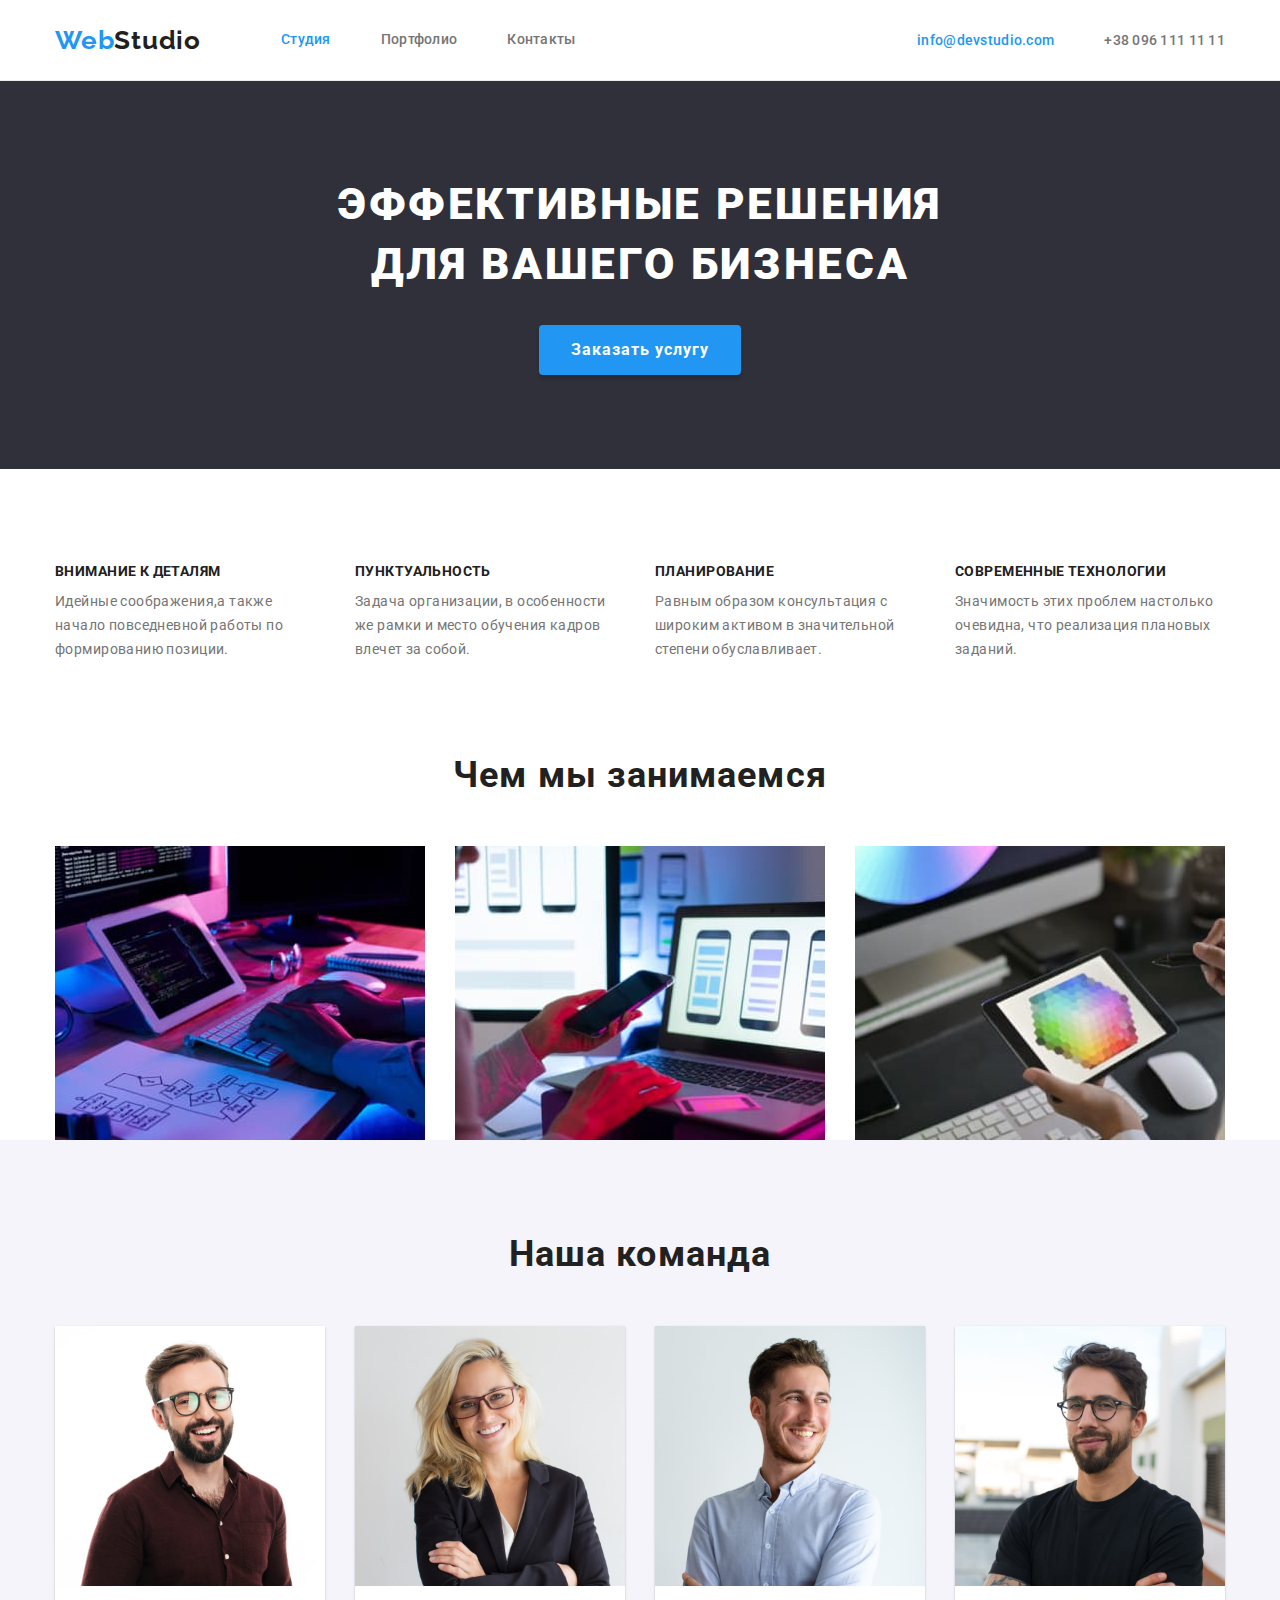
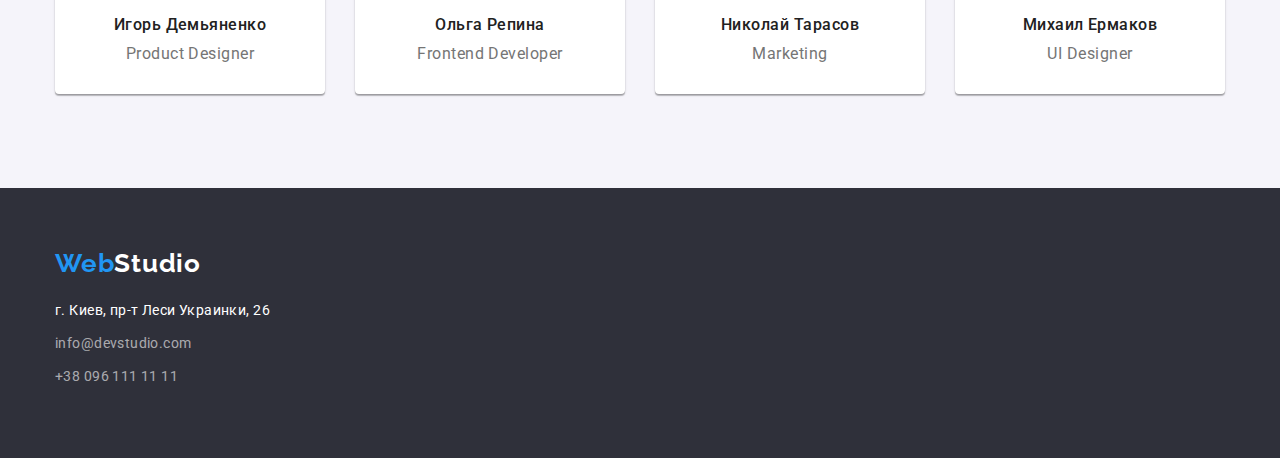
==== commit 21d74833: "some files were changed" ====
--- a/index.html
+++ b/index.html
@@ -83,20 +83,20 @@
             </div>
         </section>
         <!--картинки-->
-        <section class="cards section">
-            <div class="cards container">
-                <h2 class="cards-title">Чем мы занимаемся</h2>
-                <ul class="cards-list">
-                    <li class="cards-item"><img src="./images/box1.jpg" alt="руки печатают" width="370"></li>
-                    <li class="cards-item"><img src="./images/box2.jpg" alt="мобильний в руке" width="370"></li>
-                    <li class="cards-item"><img src="./images/box3.jpg" alt="планшет в руке" width="370"></li>
-                </ul>
-            </div>
-        </section>
+        <!-- <section class="cards section"> -->
+        <div class="cards container">
+            <h2 class="cards-title">Чем мы занимаемся</h2>
+            <ul class="cards-list">
+                <li class="cards-item"><img src="./images/box1.jpg" alt="руки печатают" width="370"></li>
+                <li class="cards-item"><img src="./images/box2.jpg" alt="мобильний в руке" width="370"></li>
+                <li class="cards-item"><img src="./images/box3.jpg" alt="планшет в руке" width="370"></li>
+            </ul>
+        </div>
+        <!-- </section> -->
         <!--Команда компании-->
         <section class="company section">
-            <h2 class="team-title">Наша команда</h2>
             <div class="team container">
+                <h2 class="team-title">Наша команда</h2>
                 <ul class="team-list">
                     <li class="member">
                         <img src="./images/img3.jpg" alt="команда компании3" width="270">
--- a/css/styles.css
+++ b/css/styles.css
@@ -1,4 +1,4 @@
-second fill color #F5F4FA */
+second fill color #F5F4FA
 hero, footer fill color #2F303A
 font Roboto 400,500,700,900 
 font Raleway 700
@@ -76,15 +76,8 @@
   border-bottom: 1px solid #ececec;
 }
 .container.main-nav {
-  width: 1200px;
   display: flex;
   align-items: center;
-
-  padding-left: 15px;
-  padding-right: 15px;
-  
-  margin-left: auto;
-  margin-right: auto;
 }
 .header-nav {
   margin-left: 80px;
@@ -245,13 +238,8 @@
 
 /* Features section */
 
-.features {
-  padding-bottom: 94px;
-  padding-top: 94px;
-}
 .features-list {
   display: flex;
-  justify-content: space-between;
 }
 .features-list > .features-item {
   width: 270px;
@@ -286,7 +274,7 @@
 
 .cards-title {
   padding-top: 0;
-  padding-bottom: 50px;
+  margin-bottom: 50px;
   font-weight: 700;
   font-size: 36px;
   line-height: 1.16;
@@ -309,7 +297,7 @@
 }
 .team-title {
   padding-top: 0;
-  padding-bottom: 50px;
+  margin-bottom: 50px;
   font-weight: 700;
   font-size: 36px;
   line-height: 1.16;
@@ -368,17 +356,7 @@
 
 /* Footer Contacts */
 .footer {
-  padding-left: 15px;
-  padding-right: 15px;
   background-color: #2f303a;
-}
-.footer.container {
-  width: 1200px;
-  padding-right: 15px;
-  padding-left: 15px;
-
-  margin-right: auto;
-  margin-left: auto;
 }
 .footer-logo {
   width: 145px;
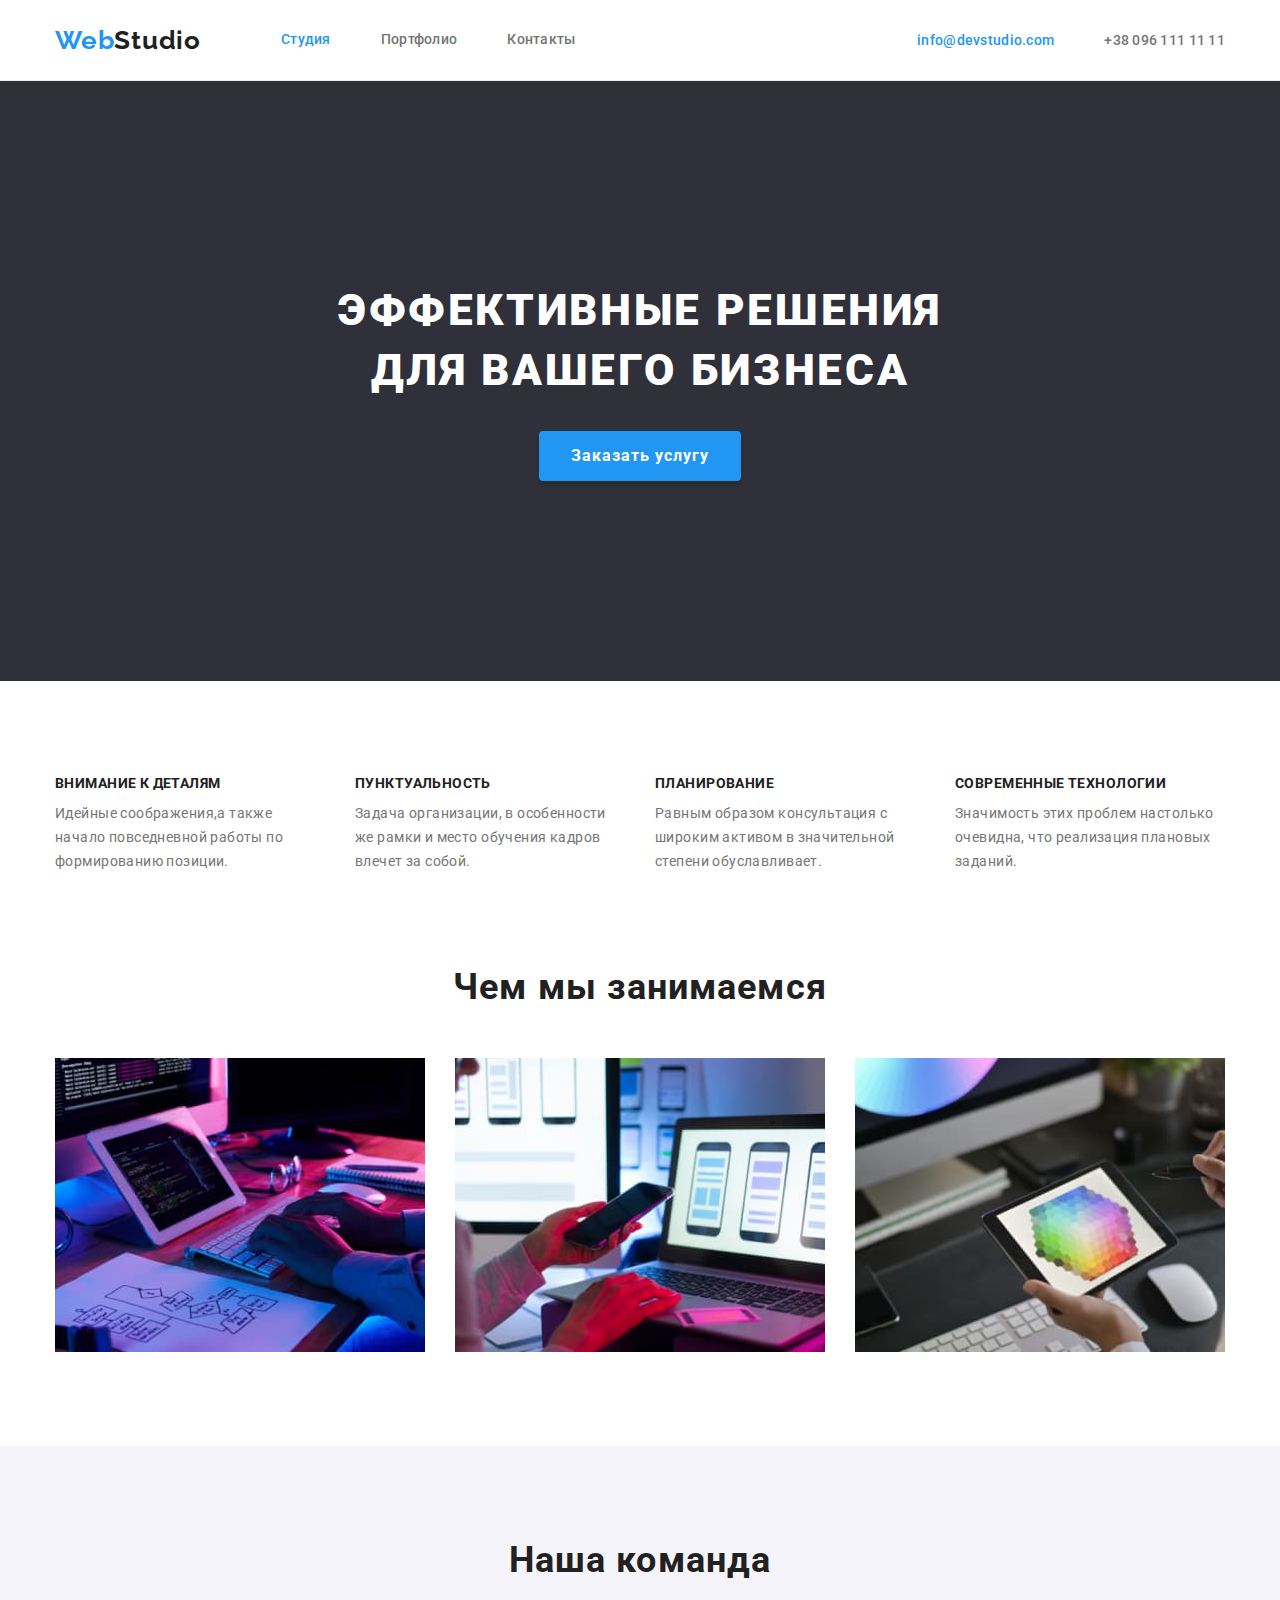
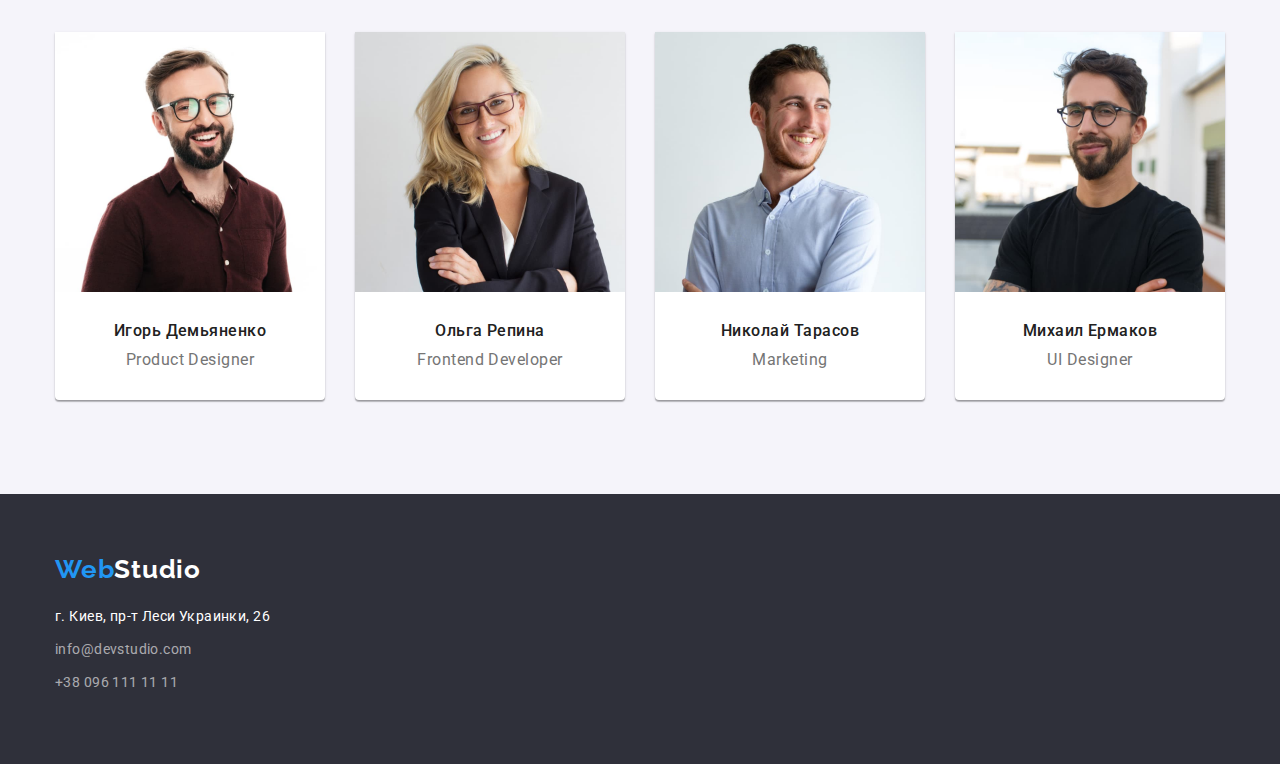
==== commit 51adb3ad: "correction is done" ====
--- a/index.html
+++ b/index.html
@@ -82,7 +82,7 @@
                 </ul>
             </div>
         </section>
-        <!--картинки-->
+        <!--Галерея-->
         <!-- <section class="cards section"> -->
         <div class="cards container">
             <h2 class="cards-title">Чем мы занимаемся</h2>
@@ -100,23 +100,31 @@
                 <ul class="team-list">
                     <li class="member">
                         <img src="./images/img3.jpg" alt="команда компании3" width="270">
-                        <h3 class="team-member">Игорь Демьяненко</h3>
-                        <p lang="en" class="team-text">Product Designer</p>
+                        <div class="team-content">
+                            <h3 class="team-member">Игорь Демьяненко</h3>
+                            <p lang="en" class="team-text">Product Designer</p>
+                        </div>
                     </li>
                     <li class="member">
                         <img src="./images/img2.jpg" alt="команда компании2" width="270">
-                        <h3 class="team-member">Ольга Репина</h3>
-                        <p lang="en" class="team-text">Frontend Developer</p>
+                        <div class="team-content">
+                            <h3 class="team-member">Ольга Репина</h3>
+                            <p lang="en" class="team-text">Frontend Developer</p>
+                        </div>
                     </li>
                     <li class="member">
                         <img src="./images/img1.jpg" alt="команда компании1" width="270">
-                        <h3 class="team-member">Николай Тарасов</h3>
-                        <p lang="en" class="team-text">Marketing</p>
+                        <div class="team-content">
+                            <h3 class="team-member">Николай Тарасов</h3>
+                            <p lang="en" class="team-text">Marketing</p>
+                        </div>
                     </li>
                     <li class="member">
                         <img src="./images/img.jpg" alt="команда компании" width="270">
-                        <h3 class="team-member">Михаил Ермаков</h3>
-                        <p lang="en" class="team-text">UI Designer</p>
+                        <div class="team-content">
+                            <h3 class="team-member">Михаил Ермаков</h3>
+                            <p lang="en" class="team-text">UI Designer</p>
+                        </div>
                     </li>
                 </ul>
             </div>
@@ -125,18 +133,18 @@
     <!--Контакты-->
     <footer class="footer">
         <div class="container">
-            <div class="footer-logo">
-                <a class="logo" href="/"> <span class="web">Web</span><span class="studio">Studio</span></a>
-            </div>
-            <div class="footer-contacts">
-                <address class="contacts-address">г. Киев, пр-т Леси Украинки, 26</address>
+            <a class="logo" href="/"> <span class="web">Web</span><span class="studio">Studio</span></a>
+            <address class="contacts-address">
+                <p class="text-item">г. Киев, пр-т Леси Украинки, 26</p>
                 <ul class="footer-list">
                     <li class="footer-item"><a class="contacts-mail"
                             href="mailto:info@devstudio.com">info@devstudio.com</a>
                     </li>
-                    <li class="footer-item"><a class="contacts-tel" href="tel:+380961111111">+38 096 111 11 11</a></li>
+                    <li class="phone-item"><a class="contacts-tel" href="tel:+380961111111">+38 096 111 11 11</a>
+                    </li>
                 </ul>
-            </div>
+            </address>
+
         </div>
     </footer>
 </body>
--- a/css/styles.css
+++ b/css/styles.css
@@ -117,9 +117,7 @@
   letter-spacing: 0.02em;
   color: #757575;
 }
-/* .header-right .contact { */
-  /* display: block; */
-/* } */
+
 .header-list .link.current {
   color: #2196f3;
 }
@@ -170,10 +168,14 @@
   /* identical to box height */
   letter-spacing: 0.03em;
   color: #ffffff;
-  /* padding-top: 60px; */
-  /* padding-bottom: 20px; */
+  
 }
 /* Hero section */
+.hero.section {
+padding-top: 200px;
+padding-bottom: 200px;
+}
+
 .hero {
   text-align: center;
   background-color: #2f303a;
@@ -270,7 +272,7 @@
   
   color: #757575;
 }
-/* картинки Чем мы занимаемся */
+/* Галерея - Чем мы занимаемся */
 
 .cards-title {
   padding-top: 0;
@@ -288,7 +290,7 @@
 .cards-item:not(:last-child) {
   margin-right: 30px;
 }
-/* Team section */
+/* Команда компании */
 .link {
   color: #757575;
 }
@@ -319,15 +321,16 @@
   margin-top: 30px;
   
  }
+ .team-content {
+   padding: 30px;
+ }
 .member .team-member {
   text-align: center;
 }
 .team-text {
   text-align: center;
-  margin-bottom: 30px;
 }
 .team-member{
-  margin-top: 30px;
   margin-bottom: 10px;
 }
 .team-member {
@@ -356,20 +359,17 @@
 
 /* Footer Contacts */
 .footer {
+  padding: 60px 0 60px;
   background-color: #2f303a;
 }
-.footer-logo {
-  width: 145px;
-  padding-top: 60px;
-  padding-bottom: 20px;
-}
-.footer-contacts {
-  min-width: 231px;
-  padding-bottom: 60px;
+.contacts-address {
+  margin-top: 20px;
+}
+.text-item {
+  margin-bottom: 9px;
 }
 .footer-list .footer-item {
-  display: block;
-  padding-bottom: 9px;
+  margin-bottom: 9px;
 }
 .contacts-address {
   font-style: normal;
@@ -403,31 +403,25 @@
 .contacts-mail:focus {
   color: #2196f3;
 }
-/* Portfolio page */
-.menu {
-  width: 1200px;
-  padding-right: 15px;
-  padding-left: 15px;
-
-  margin-left: 200px;
-  margin-right: 200px;
-  
-}
+
+<!--Portfolio-->
+/* Projects section */
 
 .menu-list .site-button {
   border-style: none;
 }
+
 .menu-list {
   display: flex;
   justify-content: center;
-
-  padding-bottom: 34px;
-  padding-top: 94px;
-
-}
-.menu-list .site-link:not(:last-child) {
+  
+  margin-bottom: 50px;
+}
+
+.menu-list .site-menu:not(:last-child) {
   margin-right: 8px;
 }
+
 .site-button {
   font-weight: 500;
   font-size: 16px;
@@ -437,27 +431,37 @@
   letter-spacing: 0.03em;
   color: #212121;
   border-radius: 4px;
-}
-
-.site-button {
+  border: none;
+}
+
+.menu-list .site-button {
   cursor: pointer;
   background-color: #f5f4fa;
 }
+
+.menu-list .site-button {
+  display: inline-block;
+  padding: 6px 22px;
+}
 .site-button:hover,
 .site-button:focus {
+  cursor: pointer;
   color: #ffffff;
   background-color: #2196f3;
 }
 .site-button.current {
+  cursor: pointer;
   background-color: #2196f3;
   color: #ffffff;
   border: none;
-
+}
+
+.cards {
+  padding-bottom: 94px;
 }
 .projects-list {
   display: flex;
   flex-wrap: wrap;
-  padding-bottom: 94px;
 
   margin-right: -30px; 
   margin-top: -30px;
@@ -469,7 +473,9 @@
   margin-top: 30px;
 }
 .card-content {
-  min-width: 322px;
+  border-right: 1px solid #eeeeee;
+  border-bottom: 1px solid #eeeeee;
+  border-left: 1px solid #eeeeee;
   padding: 20px 24px;
 }
 .projects-title {
@@ -479,7 +485,7 @@
 
   letter-spacing: 0.06em;
   color: #212121;
-  margin-bottom: 10px;
+  margin-bottom: 4px;
 }
 .projects-text {
   font-weight: 400;
@@ -491,7 +497,6 @@
 }
 .projects-list > .items {
   background: #ffffff;
-  border: 1px solid #eeeeee;
   box-sizing: border-box;
   
 }
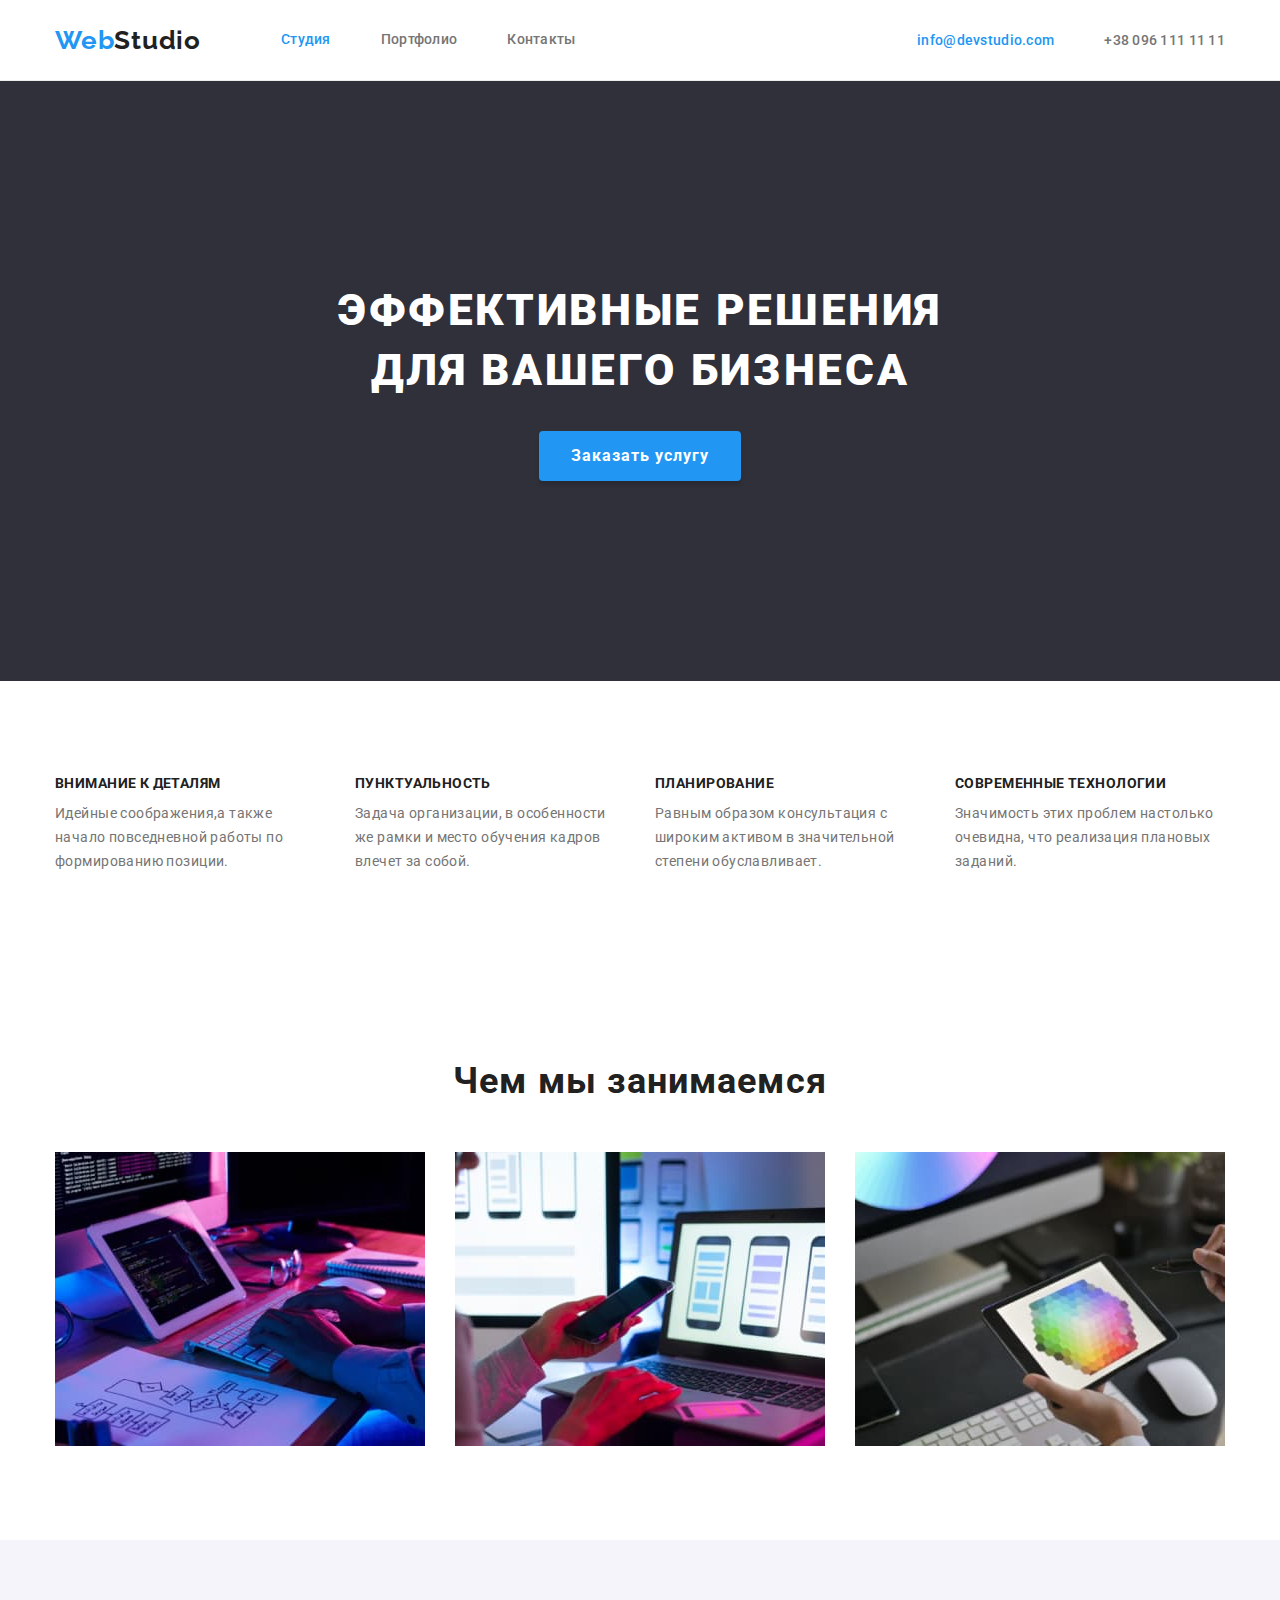
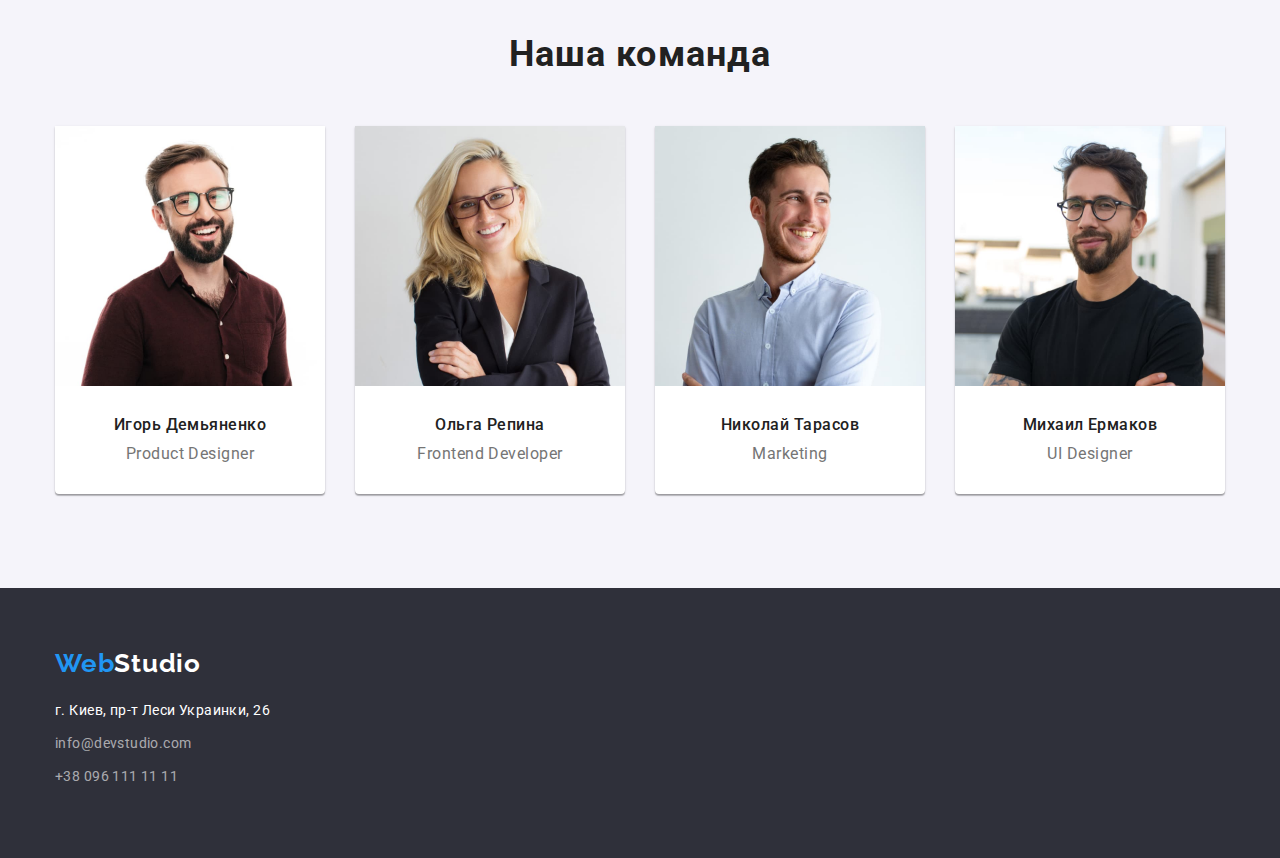
==== commit 6c1fd679: "Section added" ====
--- a/index.html
+++ b/index.html
@@ -83,16 +83,16 @@
             </div>
         </section>
         <!--Галерея-->
-        <!-- <section class="cards section"> -->
-        <div class="cards container">
-            <h2 class="cards-title">Чем мы занимаемся</h2>
-            <ul class="cards-list">
-                <li class="cards-item"><img src="./images/box1.jpg" alt="руки печатают" width="370"></li>
-                <li class="cards-item"><img src="./images/box2.jpg" alt="мобильний в руке" width="370"></li>
-                <li class="cards-item"><img src="./images/box3.jpg" alt="планшет в руке" width="370"></li>
-            </ul>
-        </div>
-        <!-- </section> -->
+        <section class="cards section">
+            <div class="cards container">
+                <h2 class="cards-title">Чем мы занимаемся</h2>
+                <ul class="cards-list">
+                    <li class="cards-item"><img src="./images/box1.jpg" alt="руки печатают" width="370"></li>
+                    <li class="cards-item"><img src="./images/box2.jpg" alt="мобильний в руке" width="370"></li>
+                    <li class="cards-item"><img src="./images/box3.jpg" alt="планшет в руке" width="370"></li>
+                </ul>
+            </div>
+        </section>
         <!--Команда компании-->
         <section class="company section">
             <div class="team container">
--- a/css/styles.css
+++ b/css/styles.css
@@ -4,6 +4,7 @@
 font Raleway 700
 font-family: 'Raleway', sans-serif
    'Roboto', sans-serif;
+
 :root {
   --main-title-color: #ffffff;
   --secondary-title-color: #212121;
@@ -456,9 +457,6 @@
   border: none;
 }
 
-.cards {
-  padding-bottom: 94px;
-}
 .projects-list {
   display: flex;
   flex-wrap: wrap;
